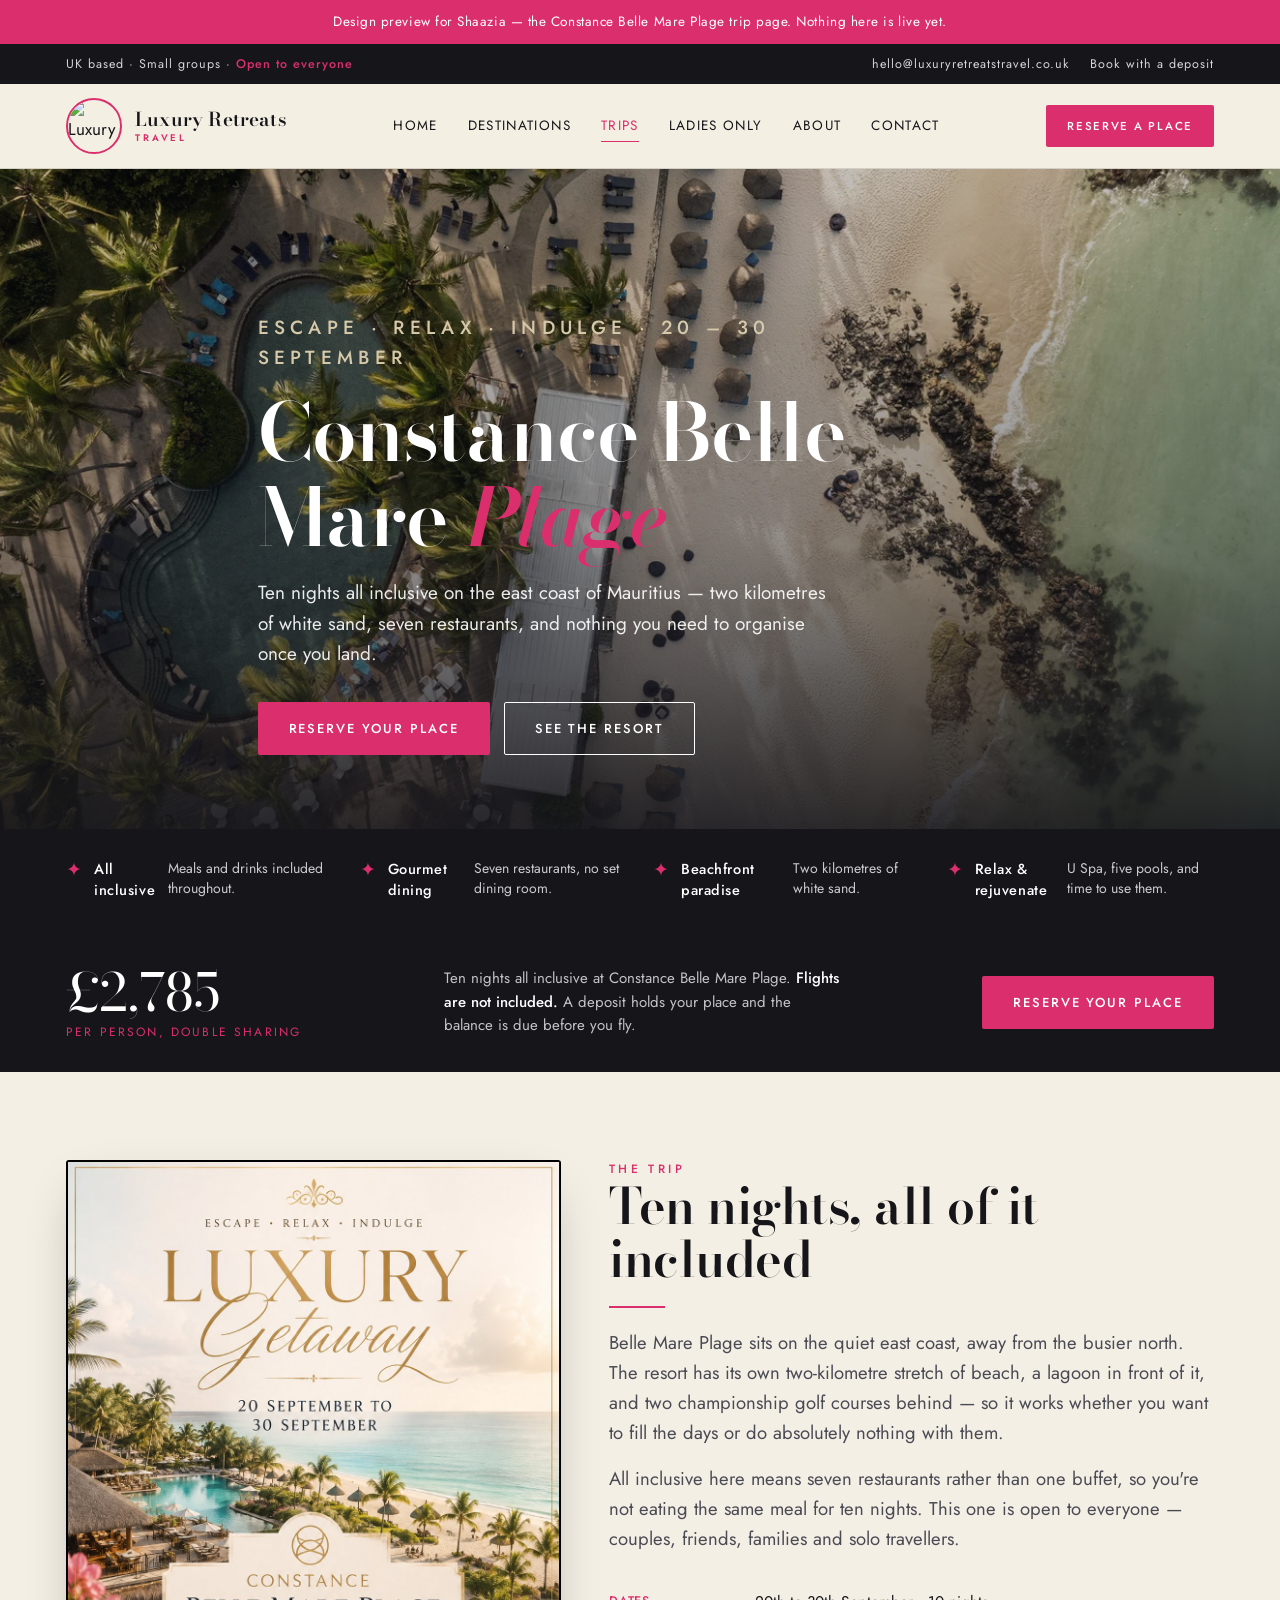
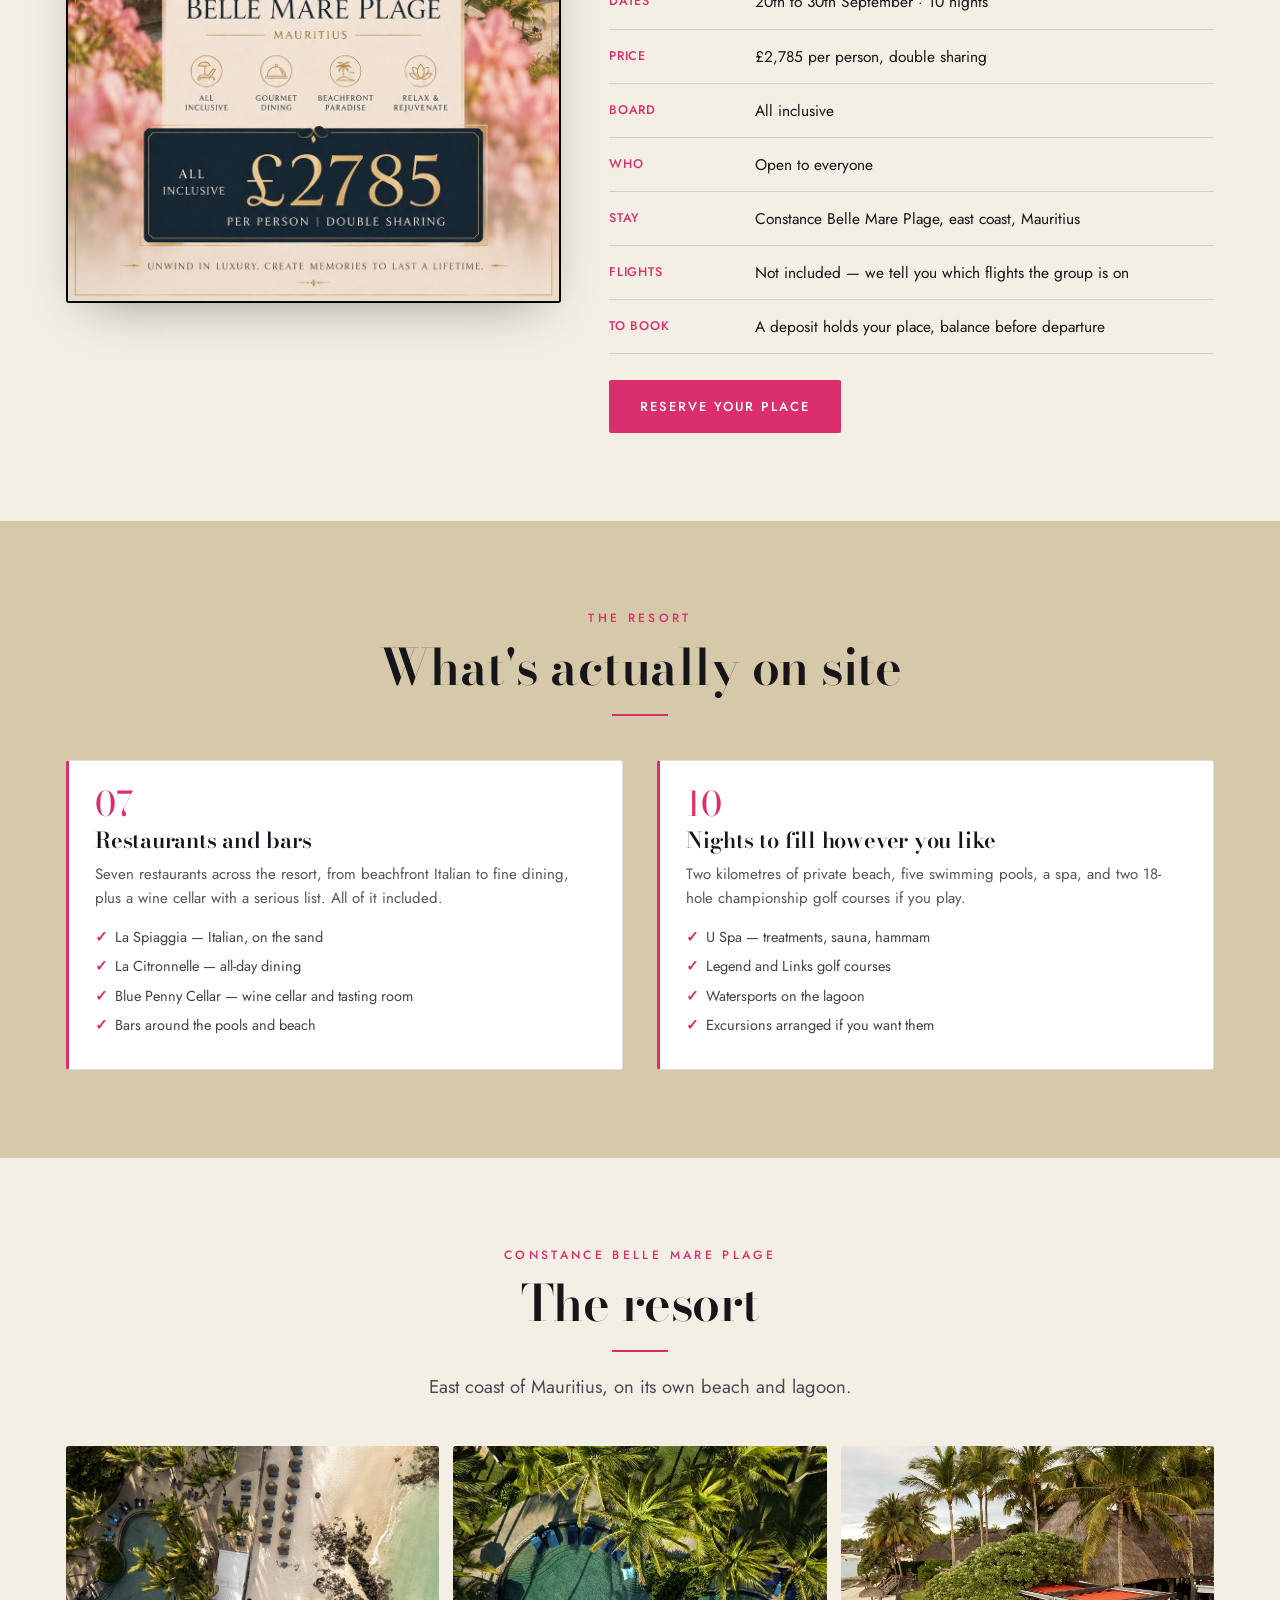
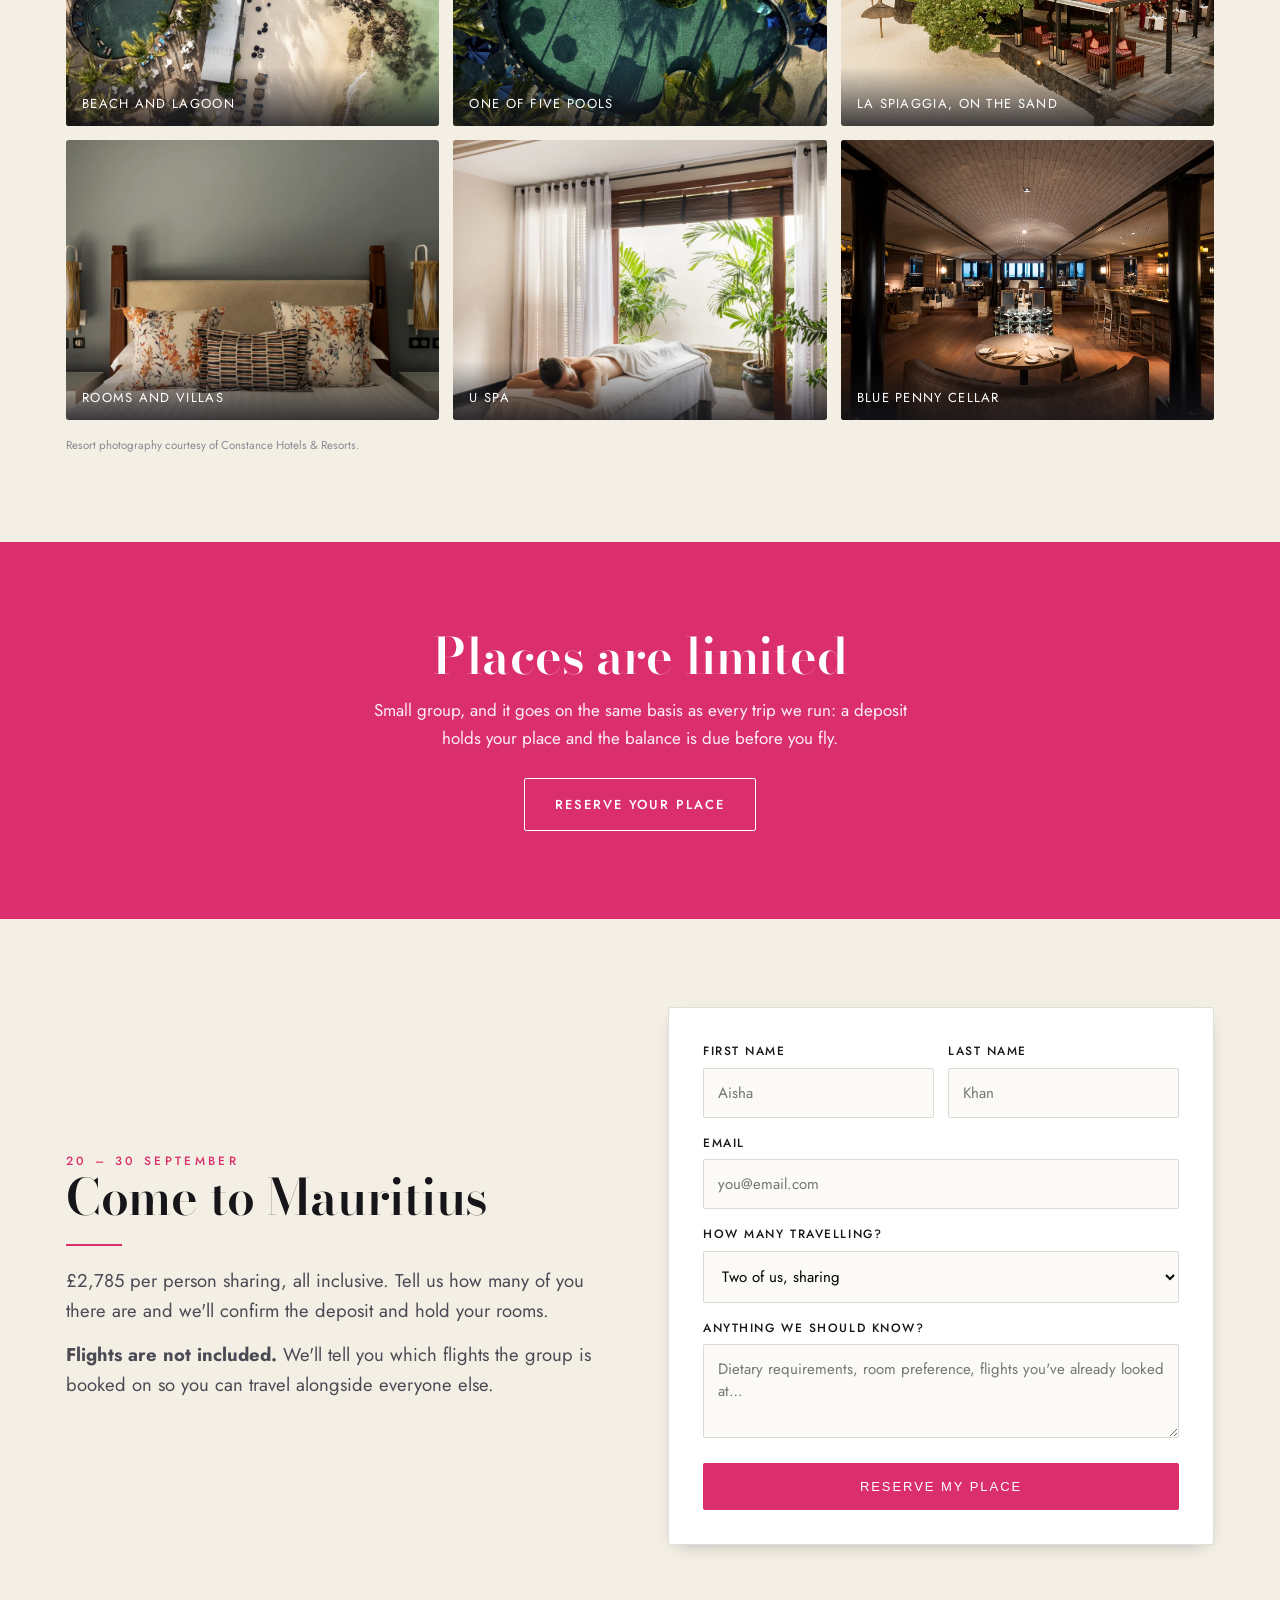
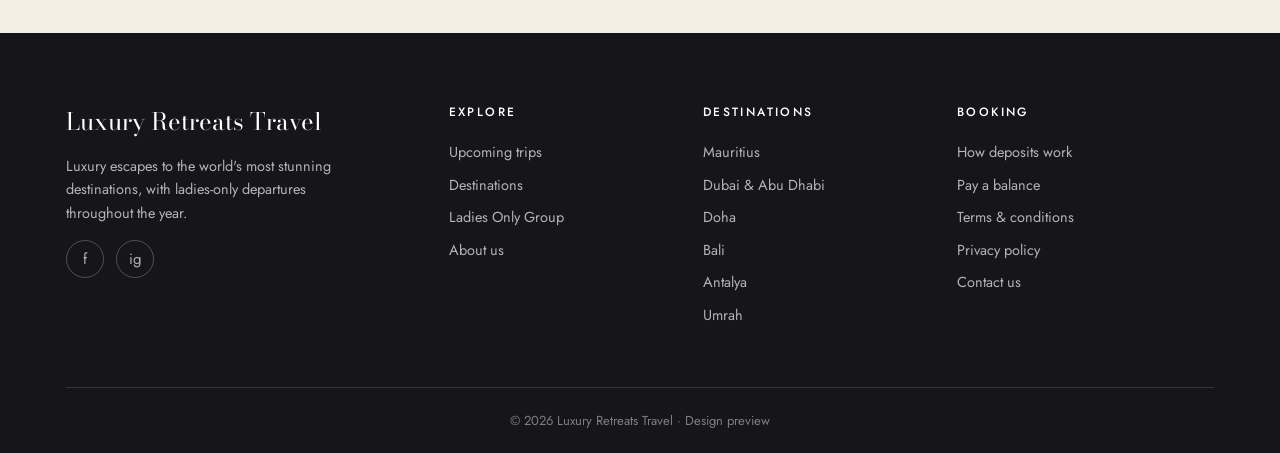
==== belle-mare.html @ 1e617650 "Add Constance Belle Mare Plage trip, Saadiyat price and hotels" ====
<!DOCTYPE html>
<html lang="en-GB">
<head>
<meta charset="utf-8">
<meta name="viewport" content="width=device-width,initial-scale=1">
<meta name="robots" content="noindex,nofollow">
<title>Constance Belle Mare Plage, Mauritius — Luxury Getaway (preview)</title>
<link rel="preconnect" href="https://fonts.googleapis.com">
<link rel="preconnect" href="https://fonts.gstatic.com" crossorigin>
<link href="https://fonts.googleapis.com/css2?family=Bodoni+Moda:ital,opsz,wght@0,6..96,400..700;1,6..96,400..600&family=Jost:wght@300;400;500&display=swap" rel="stylesheet">
<link rel="stylesheet" href="style.css">
</head>
<body>

<div class="pv">Design preview for Shaazia — the Constance Belle Mare Plage trip page. Nothing here is live yet.</div>

<div class="topbar">
  <div class="wrap">
    <div>UK based &middot; Small groups &middot; <b>Open to everyone</b></div>
    <div class="tb-right"><span>hello@luxuryretreatstravel.co.uk</span><span>Book with a deposit</span></div>
  </div>
</div>

<header>
  <div class="wrap nav">
    <a class="brand" href="index.html">
      <img src="https://luxuryretreatstravel.co.uk/wp-content/uploads/2025/04/maldives-ile-beach-sun-38238-38238-1.jpg" alt="Luxury Retreats Travel">
      <span>Luxury Retreats<i>Travel</i></span>
    </a>
    <nav class="navlinks">
      <a href="index.html">Home</a>
      <a href="index.html#destinations">Destinations</a>
      <a href="index.html#trips" class="on">Trips</a>
      <a href="ladies.html">Ladies Only</a>
      <a href="index.html#about">About</a>
      <a href="#enquire">Contact</a>
    </nav>
    <a href="#enquire" class="btn btn-pink btn-sm">Reserve a place</a>
    <button class="burger">☰</button>
  </div>
</header>

<div class="hero" style="min-height:min(80vh,660px)">
  <div class="hero-bg">
    <img src="img/hotels/constance-aerial.jpg" alt="Constance Belle Mare Plage from the air, with the pool and the beach">
  </div>
  <div class="wrap">
    <p class="eyebrow on-dark">Escape &middot; Relax &middot; Indulge &middot; 20 – 30 September</p>
    <h1>Constance Belle Mare <em>Plage</em></h1>
    <p>Ten nights all inclusive on the east coast of Mauritius — two kilometres of white sand, seven restaurants, and nothing you need to organise once you land.</p>
    <div class="hero-cta">
      <a href="#enquire" class="btn btn-pink">Reserve your place</a>
      <a href="#gallery" class="btn btn-out light">See the resort</a>
    </div>
  </div>
</div>

<div class="trust">
  <div class="wrap">
    <div><span class="ic">✦</span><div><b>All inclusive</b>Meals and drinks included throughout.</div></div>
    <div><span class="ic">✦</span><div><b>Gourmet dining</b>Seven restaurants, no set dining room.</div></div>
    <div><span class="ic">✦</span><div><b>Beachfront paradise</b>Two kilometres of white sand.</div></div>
    <div><span class="ic">✦</span><div><b>Relax &amp; rejuvenate</b>U Spa, five pools, and time to use them.</div></div>
  </div>
</div>

<!-- ============ PRICE ============ -->
<div class="priceband">
  <div class="wrap">
    <div class="big">&pound;2,785<small>per person, double sharing</small></div>
    <div class="pb-note">Ten nights all inclusive at Constance Belle Mare Plage. <b>Flights are not included.</b> A deposit holds your place and the balance is due before you fly.</div>
    <a href="#enquire" class="btn btn-pink">Reserve your place</a>
  </div>
</div>

<!-- ============ THE TRIP ============ -->
<section>
  <div class="wrap flyer-wrap">
    <img src="img/belle-mare-flyer.jpg" alt="Luxury Getaway to Constance Belle Mare Plage, Mauritius, 20 to 30 September, £2785 per person all inclusive">
    <div>
      <p class="eyebrow">The trip</p>
      <h2>Ten nights, all of it included</h2>
      <div class="rule"></div>
      <p class="lead">Belle Mare Plage sits on the quiet east coast, away from the busier north. The resort has its own two-kilometre stretch of beach, a lagoon in front of it, and two championship golf courses behind — so it works whether you want to fill the days or do absolutely nothing with them.</p>
      <p class="lead" style="margin-top:16px">All inclusive here means seven restaurants rather than one buffet, so you're not eating the same meal for ten nights. This one is open to everyone — couples, friends, families and solo travellers.</p>
      <ul class="tripfacts">
        <li><b>Dates</b><span>20th to 30th September &middot; 10 nights</span></li>
        <li><b>Price</b><span>&pound;2,785 per person, double sharing</span></li>
        <li><b>Board</b><span>All inclusive</span></li>
        <li><b>Who</b><span>Open to everyone</span></li>
        <li><b>Stay</b><span>Constance Belle Mare Plage, east coast, Mauritius</span></li>
        <li><b>Flights</b><span>Not included — we tell you which flights the group is on</span></li>
        <li><b>To book</b><span>A deposit holds your place, balance before departure</span></li>
      </ul>
      <a href="#enquire" class="btn btn-pink" style="margin-top:26px">Reserve your place</a>
    </div>
  </div>
</section>

<!-- ============ WHAT'S THERE ============ -->
<section class="on-cream">
  <div class="wrap">
    <div class="sec-head center">
      <p class="eyebrow">The resort</p>
      <h2>What's actually on site</h2>
      <div class="rule"></div>
    </div>
    <div class="twocol">
      <div class="night">
        <div class="n">07</div>
        <h3>Restaurants and bars</h3>
        <p>Seven restaurants across the resort, from beachfront Italian to fine dining, plus a wine cellar with a serious list. All of it included.</p>
        <ul>
          <li>La Spiaggia — Italian, on the sand</li>
          <li>La Citronnelle — all-day dining</li>
          <li>Blue Penny Cellar — wine cellar and tasting room</li>
          <li>Bars around the pools and beach</li>
        </ul>
      </div>
      <div class="night">
        <div class="n">10</div>
        <h3>Nights to fill however you like</h3>
        <p>Two kilometres of private beach, five swimming pools, a spa, and two 18-hole championship golf courses if you play.</p>
        <ul>
          <li>U Spa — treatments, sauna, hammam</li>
          <li>Legend and Links golf courses</li>
          <li>Watersports on the lagoon</li>
          <li>Excursions arranged if you want them</li>
        </ul>
      </div>
    </div>
  </div>
</section>

<!-- ============ GALLERY ============ -->
<section id="gallery">
  <div class="wrap">
    <div class="sec-head center">
      <p class="eyebrow">Constance Belle Mare Plage</p>
      <h2>The resort</h2>
      <div class="rule"></div>
      <p class="lead center">East coast of Mauritius, on its own beach and lagoon.</p>
    </div>
    <div class="gal">
      <figure>
        <img src="img/hotels/constance-aerial.jpg" alt="The resort, pool and beach from above">
        <figcaption>Beach and lagoon</figcaption>
      </figure>
      <figure>
        <img src="img/hotels/constance-pool.jpg" alt="Swimming pool surrounded by palms">
        <figcaption>One of five pools</figcaption>
      </figure>
      <figure>
        <img src="img/hotels/constance-beach-restaurant.jpg" alt="Restaurant on the sand facing the lagoon">
        <figcaption>La Spiaggia, on the sand</figcaption>
      </figure>
      <figure>
        <img src="img/hotels/constance-bedroom.jpg" alt="Bedroom in a beach villa">
        <figcaption>Rooms and villas</figcaption>
      </figure>
      <figure>
        <img src="img/hotels/constance-spa.jpg" alt="Treatment room at the U Spa">
        <figcaption>U Spa</figcaption>
      </figure>
      <figure>
        <img src="img/hotels/constance-cellar-bar.jpg" alt="The Blue Penny Cellar wine room">
        <figcaption>Blue Penny Cellar</figcaption>
      </figure>
    </div>
    <p class="credits">Resort photography courtesy of Constance Hotels &amp; Resorts.</p>
  </div>
</section>

<!-- ============ CTA ============ -->
<section class="cta-band">
  <div class="wrap">
    <h2>Places are limited</h2>
    <p>Small group, and it goes on the same basis as every trip we run: a deposit holds your place and the balance is due before you fly.</p>
    <a href="#enquire" class="btn btn-out">Reserve your place</a>
  </div>
</section>

<!-- ============ ENQUIRE ============ -->
<section id="enquire">
  <div class="wrap enq">
    <div>
      <p class="eyebrow">20 – 30 September</p>
      <h2>Come to Mauritius</h2>
      <div class="rule"></div>
      <p class="lead">&pound;2,785 per person sharing, all inclusive. Tell us how many of you there are and we'll confirm the deposit and hold your rooms.</p>
      <p class="lead" style="margin-top:14px"><b>Flights are not included.</b> We'll tell you which flights the group is booked on so you can travel alongside everyone else.</p>
    </div>
    <form class="form" onsubmit="event.preventDefault();this.querySelector('.btn').textContent='This is a preview';">
      <div class="two">
        <div><label>First name</label><input placeholder="Aisha"></div>
        <div><label>Last name</label><input placeholder="Khan"></div>
      </div>
      <label>Email</label><input type="email" placeholder="you@email.com">
      <label>How many travelling?</label>
      <select>
        <option>Two of us, sharing</option>
        <option>Just me</option>
        <option>A family</option>
        <option>A group of friends</option>
      </select>
      <label>Anything we should know?</label>
      <textarea rows="3" placeholder="Dietary requirements, room preference, flights you've already looked at…"></textarea>
      <button class="btn btn-pink">Reserve my place</button>
    </form>
  </div>
</section>

<footer>
  <div class="wrap">
    <div class="fcols">
      <div>
        <div class="fbrand">Luxury Retreats Travel</div>
        <p style="max-width:34ch">Luxury escapes to the world's most stunning destinations, with ladies-only departures throughout the year.</p>
        <div class="socials"><a href="#">f</a><a href="#">ig</a></div>
      </div>
      <div>
        <h5>Explore</h5>
        <a href="index.html#trips">Upcoming trips</a>
        <a href="index.html#destinations">Destinations</a>
        <a href="ladies.html">Ladies Only Group</a>
        <a href="index.html#about">About us</a>
      </div>
      <div>
        <h5>Destinations</h5>
        <a href="#">Mauritius</a><a href="#">Dubai &amp; Abu Dhabi</a><a href="#">Doha</a><a href="#">Bali</a><a href="#">Antalya</a><a href="#">Umrah</a>
      </div>
      <div>
        <h5>Booking</h5>
        <a href="#">How deposits work</a>
        <a href="#">Pay a balance</a>
        <a href="#">Terms &amp; conditions</a>
        <a href="#">Privacy policy</a>
        <a href="#enquire">Contact us</a>
      </div>
    </div>
    <div class="fbot">© 2026 Luxury Retreats Travel · Design preview</div>
  </div>
</footer>

</body>
</html>
---- style.css ----
/* Luxury Retreats Travel — design preview
   Palette: her existing cream, plus the pink and black she sent. */
:root{
  --cream:#D6C9AA;          /* the cream already on her site */
  --paper:#F4EFE4;          /* lighter version of it, for airy sections */
  --ink:#15151A;            /* the black */
  --ink-soft:#2A2A33;
  --pink:#DB2F6D;           /* the pink */
  --pink-deep:#B31F55;
  --pink-mist:#F9E2EC;
  --line:rgba(21,21,26,.14);
  --shadow:0 18px 50px -22px rgba(21,21,26,.45);
  --shadow-sm:0 6px 18px -10px rgba(21,21,26,.4);
  --serif:"Bodoni Moda",Georgia,serif;
  --sans:"Jost",-apple-system,Segoe UI,Roboto,sans-serif;
}
*{box-sizing:border-box;margin:0;padding:0}
html{scroll-behavior:smooth}
body{font-family:var(--sans);color:var(--ink);background:var(--paper);font-size:17px;line-height:1.62;-webkit-font-smoothing:antialiased}
img{max-width:100%;display:block}
a{color:inherit;text-decoration:none}
.wrap{max-width:1200px;margin:0 auto;padding:0 26px}

h1,h2,h3,.serif{font-family:var(--serif);font-weight:600;line-height:1.06;letter-spacing:-.01em}
h1{font-size:clamp(40px,6.4vw,80px)}
h2{font-size:clamp(31px,4.1vw,50px)}
h3{font-size:22px}
.eyebrow{font-size:12px;letter-spacing:.28em;text-transform:uppercase;font-weight:500;color:var(--pink)}
.eyebrow.on-dark{color:var(--cream)}
.lead{font-size:18.5px;color:#4A4A55;max-width:62ch}

/* ---------- buttons ---------- */
.btn{display:inline-flex;align-items:center;justify-content:center;gap:9px;padding:15px 30px;border-radius:2px;
     font-size:13px;letter-spacing:.15em;text-transform:uppercase;font-weight:500;border:1px solid transparent;
     transition:.22s ease;cursor:pointer;white-space:nowrap}
.btn-pink{background:var(--pink);color:#fff}
.btn-pink:hover{background:var(--pink-deep)}
.btn-ink{background:var(--ink);color:#fff}
.btn-ink:hover{background:var(--pink)}
.btn-out{border-color:currentColor}
.btn-out:hover{background:var(--ink);color:#fff;border-color:var(--ink)}
.btn-out.light{color:#fff}
.btn-out.light:hover{background:#fff;color:var(--ink);border-color:#fff}
.btn-sm{padding:11px 20px;font-size:11.5px}

/* ---------- top strip + header ---------- */
.topbar{background:var(--ink);color:rgba(255,255,255,.82);font-size:12.5px;letter-spacing:.08em}
.topbar .wrap{display:flex;justify-content:space-between;align-items:center;gap:18px;padding-top:10px;padding-bottom:10px}
.topbar b{color:var(--pink);font-weight:500}
.topbar .tb-right{display:flex;gap:20px}

header{position:sticky;top:0;z-index:70;background:rgba(244,239,228,.93);backdrop-filter:blur(11px);border-bottom:1px solid var(--line)}
.nav{display:flex;align-items:center;justify-content:space-between;gap:24px;padding-top:14px;padding-bottom:14px}
.brand{display:flex;align-items:center;gap:13px;flex-shrink:0}
.brand img{width:56px;height:56px;border-radius:50%;object-fit:cover;border:2px solid var(--pink)}
.brand span{font-family:var(--serif);font-size:19px;line-height:1.12;font-weight:600;letter-spacing:.01em}
.brand span i{display:block;font-family:var(--sans);font-style:normal;font-size:9.5px;letter-spacing:.3em;color:var(--pink);text-transform:uppercase;margin-top:3px}
.navlinks{display:flex;gap:30px;font-size:13.5px;letter-spacing:.1em;text-transform:uppercase}
.navlinks a{position:relative;padding:5px 0}
.navlinks a::after{content:"";position:absolute;left:0;bottom:0;width:0;height:1.5px;background:var(--pink);transition:.25s}
.navlinks a:hover::after,.navlinks a.on::after{width:100%}
.navlinks a.on{color:var(--pink)}
.burger{display:none;background:none;border:1px solid var(--line);border-radius:2px;padding:9px 12px;font-size:17px}

/* ---------- hero ---------- */
.hero{position:relative;min-height:min(88vh,760px);display:flex;align-items:flex-end;color:#fff;overflow:hidden}
.hero-bg{position:absolute;inset:0}
.hero-bg img{width:100%;height:100%;object-fit:cover}
.hero-bg::after{content:"";position:absolute;inset:0;
  background:linear-gradient(to top,rgba(21,21,26,.9) 0%,rgba(21,21,26,.45) 45%,rgba(21,21,26,.25) 100%)}
.hero .wrap{position:relative;padding-bottom:74px;padding-top:110px}
.hero h1{max-width:15ch;margin:16px 0 18px}
.hero h1 em{font-style:italic;color:var(--pink)}
.hero p{max-width:52ch;color:rgba(255,255,255,.9);font-size:19px}
.hero-cta{display:flex;gap:14px;flex-wrap:wrap;margin-top:32px}

/* ---------- trust strip ---------- */
.trust{background:var(--ink);color:#fff}
.trust .wrap{display:grid;grid-template-columns:repeat(4,1fr);gap:26px;padding-top:30px;padding-bottom:30px}
.trust div{display:flex;gap:12px;align-items:flex-start;font-size:14px;color:rgba(255,255,255,.78);line-height:1.42}
.trust b{display:block;color:#fff;font-size:14.5px;font-weight:500;letter-spacing:.04em;margin-bottom:2px}
.trust .ic{color:var(--pink);font-size:19px;line-height:1.2}

/* ---------- sections ---------- */
section{padding:88px 0}
.sec-head{max-width:66ch;margin-bottom:44px}
.sec-head h2{margin:12px 0 14px}
.center{text-align:center;margin-left:auto;margin-right:auto}
.on-cream{background:var(--cream)}
.on-ink{background:var(--ink);color:#fff}
.on-ink .lead{color:rgba(255,255,255,.72)}
.rule{width:56px;height:2px;background:var(--pink);margin:20px 0}
.center .rule{margin-left:auto;margin-right:auto}

/* ---------- trip cards ---------- */
.trips{display:grid;grid-template-columns:repeat(3,1fr);gap:26px}
.trip{background:#fff;border:1px solid var(--line);border-radius:3px;overflow:hidden;display:flex;flex-direction:column;
      box-shadow:var(--shadow-sm);transition:.25s}
.trip:hover{transform:translateY(-5px);box-shadow:var(--shadow)}
.trip-img{position:relative;aspect-ratio:4/3;background:var(--cream)}
.trip-img img{width:100%;height:100%;object-fit:cover}
.tag{position:absolute;top:14px;left:14px;background:var(--pink);color:#fff;font-size:10.5px;letter-spacing:.18em;
     text-transform:uppercase;padding:7px 13px;border-radius:2px;font-weight:500}
.tag.ink{background:var(--ink)}
.trip-body{padding:24px;display:flex;flex-direction:column;flex:1}
.trip-body .when{font-size:12px;letter-spacing:.16em;text-transform:uppercase;color:var(--pink);margin-bottom:9px}
.trip-body h3{margin-bottom:10px}
.trip-body p{font-size:15px;color:#55555F;flex:1}
.incl{list-style:none;margin:15px 0 0;font-size:14px;color:#42424C}
.incl li{padding-left:20px;position:relative;margin-bottom:5px}
.incl li::before{content:"✓";position:absolute;left:0;color:var(--pink);font-weight:700}
.price-row{display:flex;align-items:flex-end;justify-content:space-between;gap:14px;margin-top:20px;
           padding-top:18px;border-top:1px solid var(--line)}
.price{font-family:var(--serif);font-size:31px;line-height:1}
.price small{display:block;font-family:var(--sans);font-size:11.5px;letter-spacing:.15em;text-transform:uppercase;
             color:#6C6C77;margin-top:5px}
.dep{background:var(--pink-mist);border-left:3px solid var(--pink);padding:11px 14px;margin-top:16px;font-size:13.5px}
.dep b{color:var(--pink-deep)}
.trip .btn{margin-top:16px;width:100%}

/* ---------- sold out ----------
   A full trip still earns its place on the page: it is proof the trips fill up,
   and it collects names for the next departure. So it stays, clearly marked,
   with the deposit button swapped for a waiting list — nobody can pay for a
   place that does not exist. */
.trip.sold .trip-img img{filter:grayscale(.72) brightness(.62)}
.trip.sold .trip-img::after{content:"";position:absolute;inset:0;background:rgba(21,21,26,.18)}
.soldband{position:absolute;top:50%;left:0;right:0;transform:translateY(-50%);z-index:3;
  background:var(--ink);color:#fff;text-align:center;padding:11px 10px;
  font-size:14px;letter-spacing:.34em;text-transform:uppercase;font-weight:500;
  border-top:2px solid var(--pink);border-bottom:2px solid var(--pink)}
.trip.sold .price{color:#8A8A94}
.trip.sold .price small{color:#9A9AA4}
.trip.sold .dep{background:#F0EEE9;border-left-color:#9A9AA4;color:#4A4A55}
.trip.sold .dep b{color:var(--ink)}
.waitnote{font-size:12.5px;color:#6C6C77;text-align:center;margin-top:10px}

/* ---------- ladies band ---------- */
.ladies{background:var(--ink);color:#fff;position:relative;overflow:hidden}
.ladies::before{content:"";position:absolute;right:-160px;top:-160px;width:520px;height:520px;border-radius:50%;
  background:radial-gradient(circle,rgba(219,47,109,.55),transparent 68%)}
.ladies .wrap{position:relative;display:grid;grid-template-columns:1.05fr .95fr;gap:56px;align-items:center}
.ladies h2{margin:14px 0 18px}
.ladies h2 em{font-style:italic;color:var(--pink)}
.ladies p{color:rgba(255,255,255,.78);max-width:52ch}
.ladies-pts{list-style:none;margin:26px 0 32px}
.ladies-pts li{padding-left:30px;position:relative;margin-bottom:13px;color:rgba(255,255,255,.9);font-size:15.5px}
.ladies-pts li::before{content:"♥";position:absolute;left:0;color:var(--pink)}
.ladies-art{position:relative}
.ladies-art img{border-radius:3px;box-shadow:var(--shadow)}
.ladies-art .float{position:absolute;bottom:-26px;left:-26px;background:var(--pink);color:#fff;padding:20px 24px;
  border-radius:3px;max-width:230px;box-shadow:var(--shadow)}
.ladies-art .float b{font-family:var(--serif);font-size:27px;display:block;line-height:1}
.ladies-art .float span{font-size:12px;letter-spacing:.14em;text-transform:uppercase}

/* ---------- destinations ---------- */
.dest{display:grid;grid-template-columns:repeat(4,1fr);gap:16px}
.dest a{position:relative;aspect-ratio:3/4;overflow:hidden;border-radius:3px;display:block;background:var(--ink)}
.dest img{width:100%;height:100%;object-fit:cover;transition:.55s}
.dest a:hover img{transform:scale(1.07)}
.dest a::after{content:"";position:absolute;inset:0;background:linear-gradient(to top,rgba(21,21,26,.85),transparent 58%)}
.dest span{position:absolute;left:18px;right:18px;bottom:16px;z-index:2;color:#fff;font-family:var(--serif);font-size:21px}
.dest span i{display:block;font-family:var(--sans);font-style:normal;font-size:11px;letter-spacing:.16em;
             text-transform:uppercase;color:var(--cream);margin-top:4px}

/* ---------- how it works ---------- */
.steps{display:grid;grid-template-columns:repeat(3,1fr);gap:30px;counter-reset:s}
.step{position:relative;padding-top:22px;border-top:2px solid var(--pink)}
.step::before{counter-increment:s;content:"0" counter(s);font-family:var(--serif);font-size:46px;color:var(--pink);
  display:block;line-height:1;margin-bottom:12px}
.step h3{margin-bottom:9px}
.step p{font-size:15.5px;color:#55555F}
.on-ink .step p{color:rgba(255,255,255,.72)}

/* ---------- testimonials ---------- */
.quotes{display:grid;grid-template-columns:repeat(3,1fr);gap:24px}
.quote{background:#fff;border:1px solid var(--line);padding:30px;border-radius:3px}
.quote p{font-family:var(--serif);font-size:19px;line-height:1.45;font-style:italic;margin-bottom:18px}
.quote .who{font-size:12.5px;letter-spacing:.14em;text-transform:uppercase;color:var(--pink)}
.stars{color:var(--pink);letter-spacing:3px;margin-bottom:14px;font-size:14px}

/* ---------- enquiry ---------- */
.enq{display:grid;grid-template-columns:1fr 1fr;gap:56px;align-items:center}
.form{background:#fff;padding:34px;border-radius:3px;box-shadow:var(--shadow-sm);border:1px solid var(--line)}
.form label{display:block;font-size:12px;letter-spacing:.13em;text-transform:uppercase;margin:0 0 6px;font-weight:500}
.form input,.form select,.form textarea{width:100%;padding:13px 14px;border:1px solid var(--line);border-radius:2px;
  font-family:var(--sans);font-size:15px;margin-bottom:16px;background:#FCFAF6;outline:none}
.form input:focus,.form select:focus,.form textarea:focus{border-color:var(--pink)}
.form .btn{width:100%}
.form .two{display:grid;grid-template-columns:1fr 1fr;gap:0 14px}

/* ---------- footer ---------- */
footer{background:var(--ink);color:rgba(255,255,255,.68);padding:70px 0 0;font-size:14.5px}
.fcols{display:grid;grid-template-columns:1.6fr 1fr 1fr 1.2fr;gap:40px}
footer h5{color:#fff;font-size:12px;letter-spacing:.2em;text-transform:uppercase;margin-bottom:18px;font-weight:500}
footer a{display:block;margin-bottom:9px;transition:.2s}
footer a:hover{color:var(--pink)}
.fbrand{font-family:var(--serif);font-size:24px;color:#fff;margin-bottom:12px}
.fbot{border-top:1px solid rgba(255,255,255,.13);margin-top:52px;padding:22px 0;text-align:center;font-size:13px;
      color:rgba(255,255,255,.45)}
.socials{display:flex;gap:12px;margin-top:16px}
.socials a{width:38px;height:38px;border:1px solid rgba(255,255,255,.25);border-radius:50%;display:flex;
  align-items:center;justify-content:center;margin:0;font-size:15px}
.socials a:hover{background:var(--pink);border-color:var(--pink);color:#fff}

/* ---------- preview note ---------- */
.pv{background:var(--pink);color:#fff;text-align:center;padding:11px 20px;font-size:13.5px;letter-spacing:.04em}
.pv a{text-decoration:underline}

@media(max-width:980px){
  .trust .wrap{grid-template-columns:1fr 1fr}
  .trips,.quotes,.steps{grid-template-columns:1fr}
  .dest{grid-template-columns:1fr 1fr}
  .ladies .wrap,.enq{grid-template-columns:1fr;gap:40px}
  .fcols{grid-template-columns:1fr 1fr}
  .navlinks{display:none}
  .burger{display:block}
  /* brand + CTA + burger together overflow a phone, so the CTA folds into the menu */
  .nav > .btn{display:none}
  .brand img{width:46px;height:46px}
  .brand span{font-size:17px}
  .topbar .tb-right{display:none}
  section{padding:62px 0}
  .ladies-art .float{left:14px;bottom:-18px}
}
@media(max-width:560px){
  .trust .wrap{grid-template-columns:1fr}
  .dest{grid-template-columns:1fr}
  .fcols{grid-template-columns:1fr}
  .form .two{grid-template-columns:1fr}
  .hero .wrap{padding-bottom:52px}
}

/* ---------- trip page: gallery + itinerary ---------- */
.gal{display:grid;grid-template-columns:repeat(3,1fr);gap:14px}
.gal figure{position:relative;overflow:hidden;border-radius:3px;aspect-ratio:4/3;background:var(--cream)}
.gal figure.tall{grid-row:span 2;aspect-ratio:auto}
.gal img{width:100%;height:100%;object-fit:cover;transition:.6s}
.gal figure:hover img{transform:scale(1.06)}
.gal figcaption{position:absolute;left:0;right:0;bottom:0;padding:26px 16px 12px;color:#fff;font-size:13px;
  letter-spacing:.1em;text-transform:uppercase;background:linear-gradient(to top,rgba(21,21,26,.8),transparent)}
.credits{font-size:11.5px;color:#8A8A94;margin-top:16px;line-height:1.6}
.credits a{text-decoration:underline}

.flyer-wrap{display:grid;grid-template-columns:.9fr 1.1fr;gap:48px;align-items:start}
.flyer-wrap img{border-radius:3px;box-shadow:var(--shadow)}
.tripfacts{list-style:none;margin:22px 0 0}
.tripfacts li{display:flex;gap:14px;padding:14px 0;border-bottom:1px solid var(--line);font-size:15.5px}
.tripfacts b{min-width:132px;flex-shrink:0;font-weight:500;letter-spacing:.06em;font-size:12.5px;
  text-transform:uppercase;color:var(--pink);padding-top:2px}
.on-ink .tripfacts li{border-bottom-color:rgba(255,255,255,.16)}

.twocol{display:grid;grid-template-columns:1fr 1fr;gap:34px}
.night{background:#fff;border:1px solid var(--line);border-left:3px solid var(--pink);border-radius:3px;padding:26px}
.night .n{font-family:var(--serif);font-size:34px;line-height:1;color:var(--pink)}
.night h3{margin:8px 0 10px}
.night p{font-size:15px;color:#55555F}
.night ul{list-style:none;margin-top:14px;font-size:14.5px;color:#42424C}
.night ul li{padding-left:20px;position:relative;margin-bottom:6px}
.night ul li::before{content:"✓";position:absolute;left:0;color:var(--pink);font-weight:700}

.cta-band{background:var(--pink);color:#fff;text-align:center}
.cta-band h2{color:#fff;margin-bottom:14px}
.cta-band p{max-width:56ch;margin:0 auto 26px;color:rgba(255,255,255,.92)}
.cta-band .btn-out{border-color:#fff;color:#fff}
.cta-band .btn-out:hover{background:#fff;color:var(--pink);border-color:#fff}

@media(max-width:980px){
  .gal{grid-template-columns:1fr 1fr}
  .gal figure.tall{grid-row:auto;aspect-ratio:4/3}
  .flyer-wrap,.twocol{grid-template-columns:1fr;gap:30px}
}
@media(max-width:560px){ .gal{grid-template-columns:1fr} .tripfacts li{flex-direction:column;gap:4px} }

/* ---------- hotels on a trip page ---------- */
.hotels{display:grid;grid-template-columns:1fr 1fr;gap:30px}
.hotelcard{background:#fff;border:1px solid var(--line);border-radius:3px;overflow:hidden;display:flex;flex-direction:column}
.hotelcard > img{width:100%;aspect-ratio:16/9;object-fit:cover}
.hotelcard .hb{padding:26px;display:flex;flex-direction:column;flex:1}
.hotelcard .wh{font-size:12px;letter-spacing:.16em;text-transform:uppercase;color:var(--pink);margin-bottom:8px}
.hotelcard h3{margin-bottom:10px}
.hotelcard p{font-size:15px;color:#55555F}
.hotelcard ul{list-style:none;margin:14px 0 0;font-size:14.5px;color:#42424C}
.hotelcard ul li{padding-left:20px;position:relative;margin-bottom:6px}
.hotelcard ul li::before{content:"✓";position:absolute;left:0;color:var(--pink);font-weight:700}
.hstrip{display:grid;grid-template-columns:repeat(3,1fr);gap:6px;margin-top:18px}
.hstrip img{width:100%;aspect-ratio:1/1;object-fit:cover;border-radius:2px}
.nostrip{margin-top:18px;background:var(--paper);border:1px dashed var(--line);border-radius:2px;
  padding:14px 16px;font-size:13.5px;color:#5A5A65;line-height:1.55}

/* price band on a trip page */
.priceband{background:var(--ink);color:#fff}
.priceband .wrap{display:flex;align-items:center;justify-content:space-between;gap:30px;flex-wrap:wrap;
  padding-top:34px;padding-bottom:34px}
.priceband .big{font-family:var(--serif);font-size:52px;line-height:1;color:#fff}
.priceband .big small{display:block;font-family:var(--sans);font-size:12px;letter-spacing:.18em;
  text-transform:uppercase;color:var(--pink);margin-top:8px}
.priceband .pb-note{font-size:15px;color:rgba(255,255,255,.75);max-width:44ch;line-height:1.55}
.priceband .pb-note b{color:#fff;font-weight:500}

@media(max-width:980px){ .hotels{grid-template-columns:1fr} .priceband .big{font-size:42px} }
.trips.two{grid-template-columns:repeat(2,1fr)}
@media(max-width:980px){ .trips.two{grid-template-columns:1fr} }
.pastwrap{margin-top:66px;padding-top:44px;border-top:1px solid var(--line)}
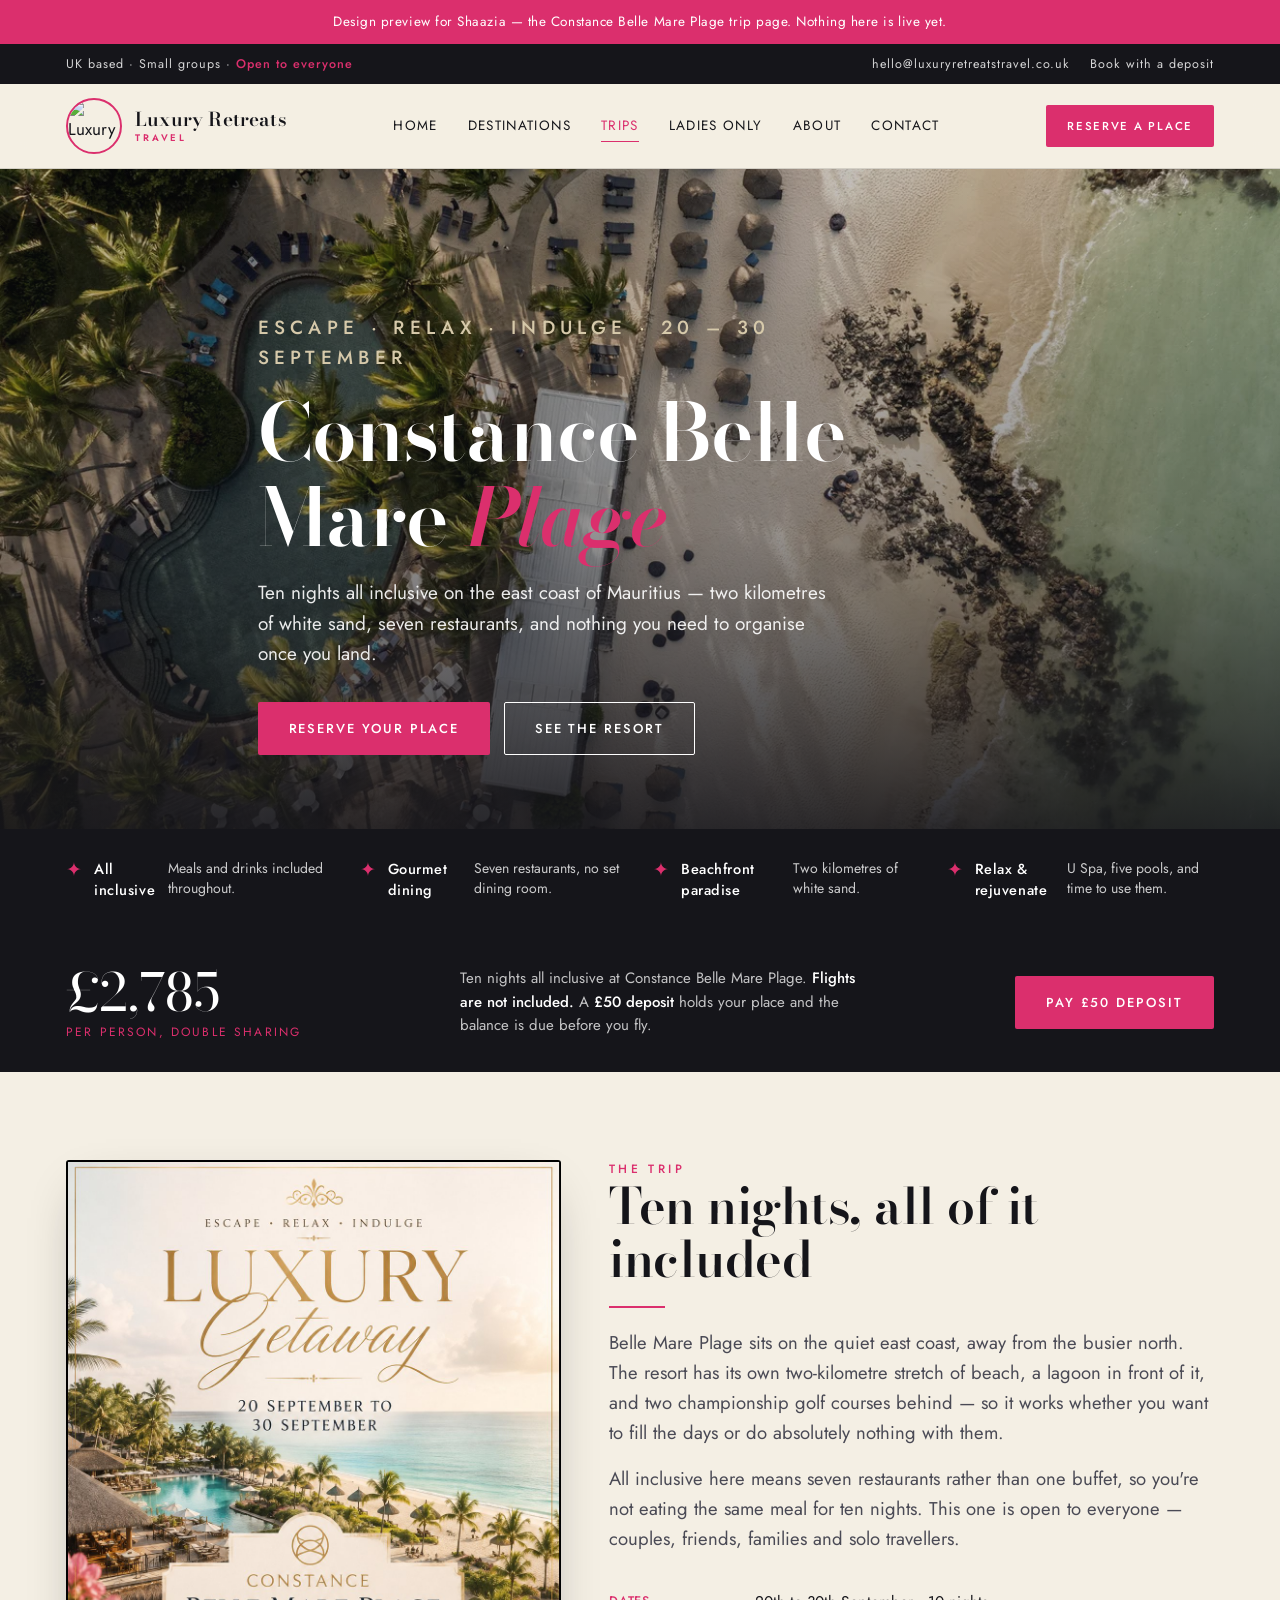
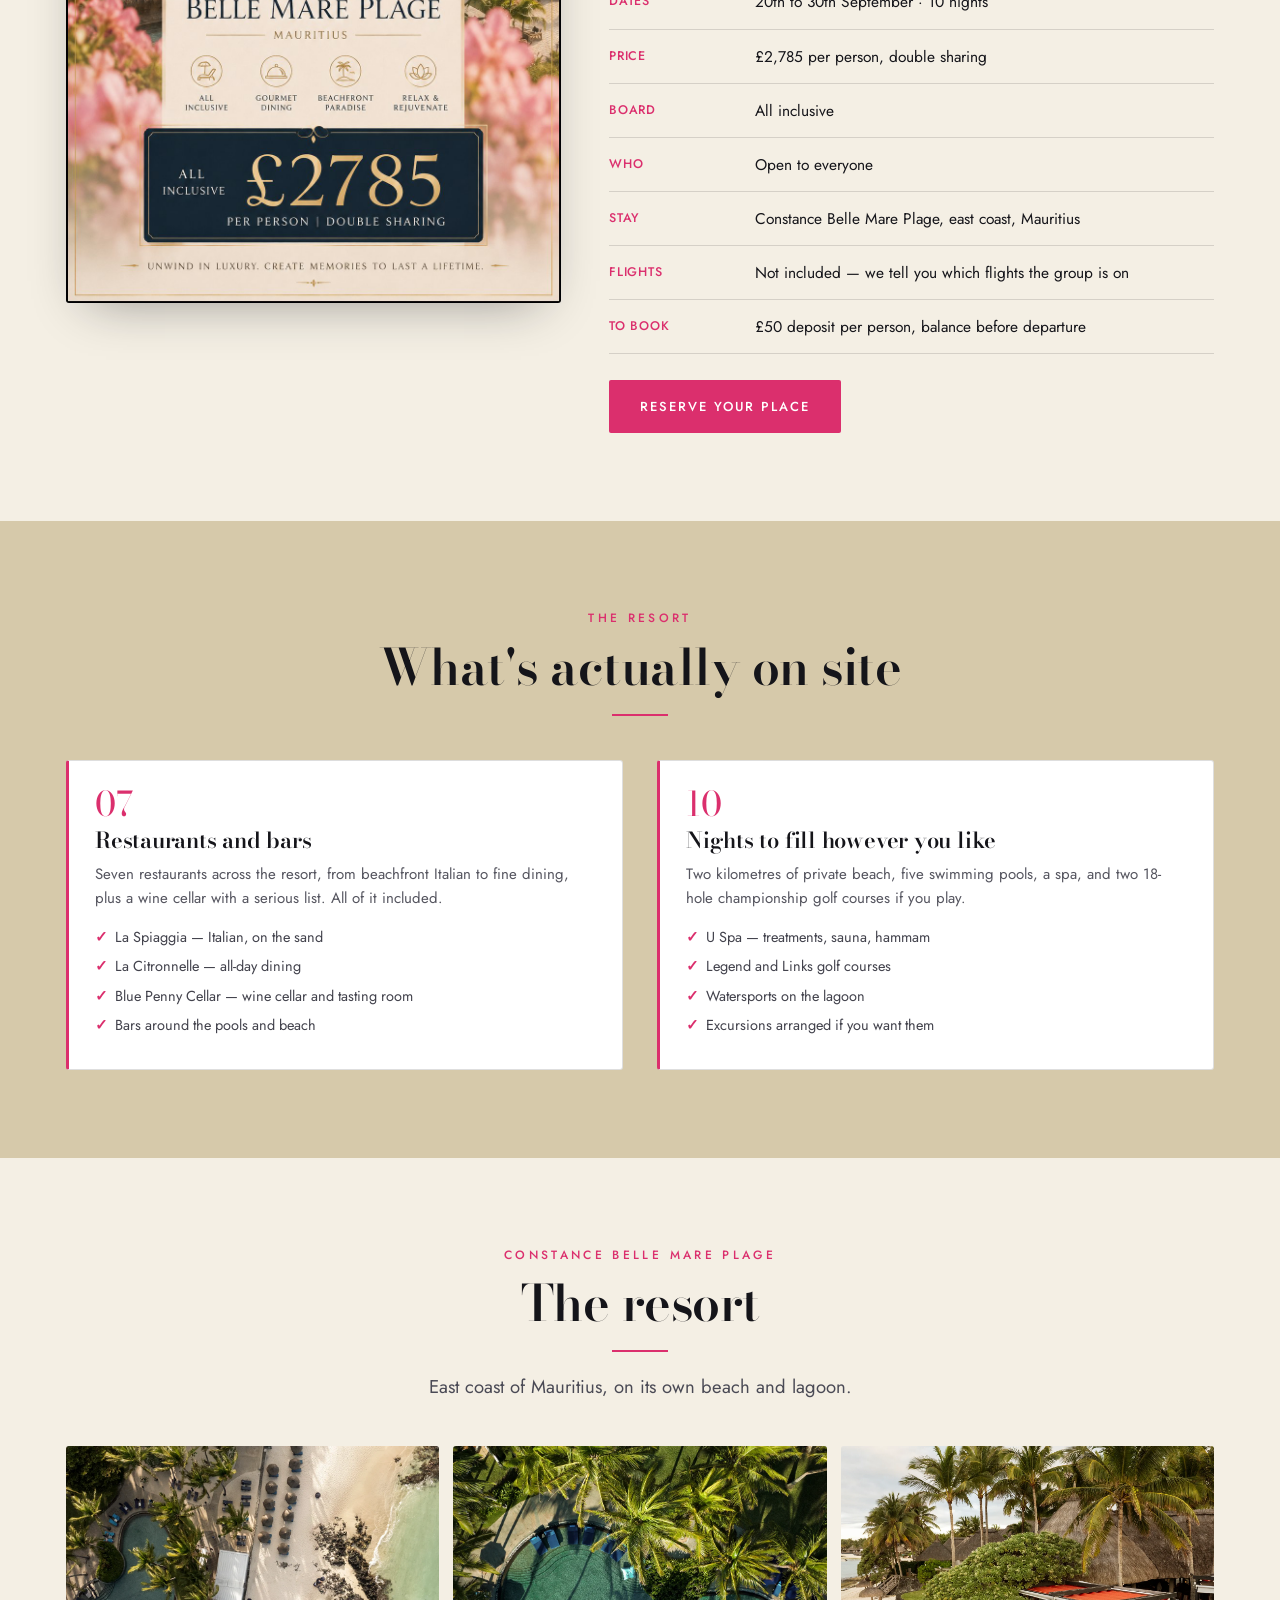
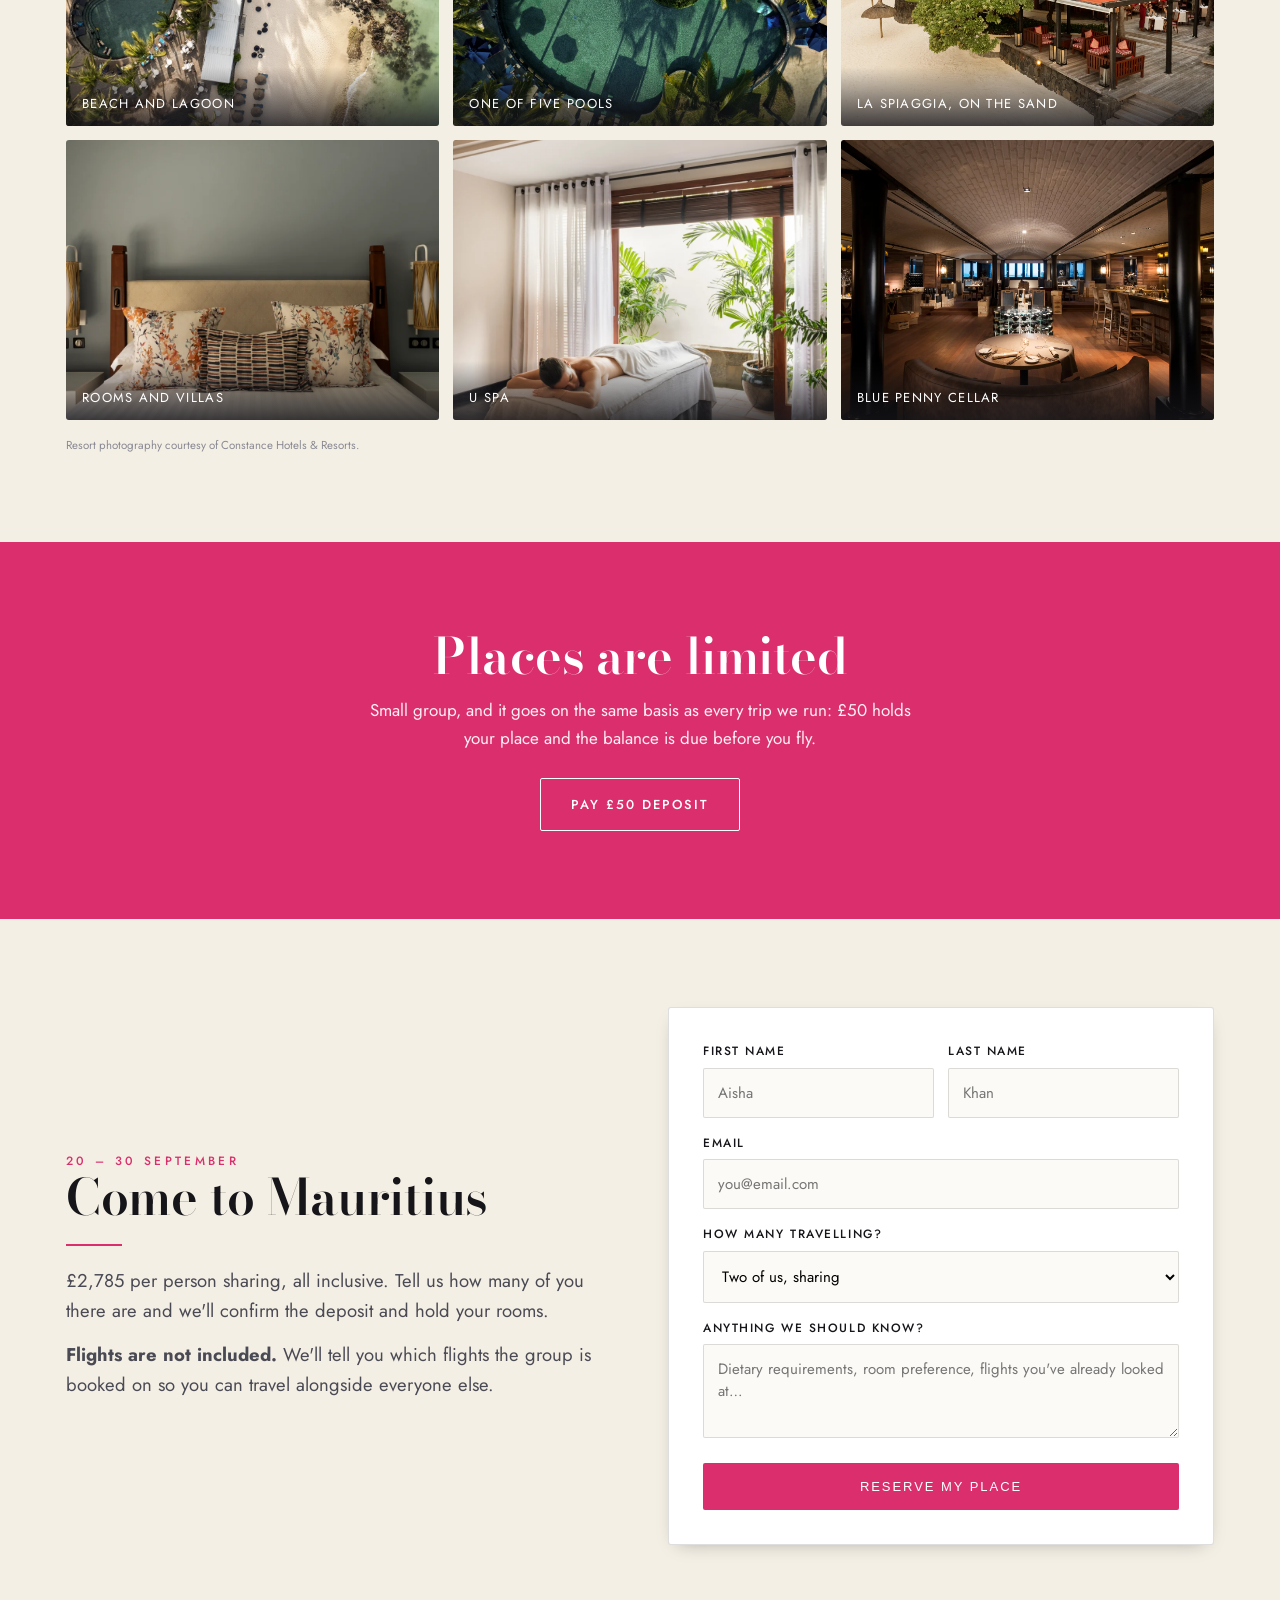
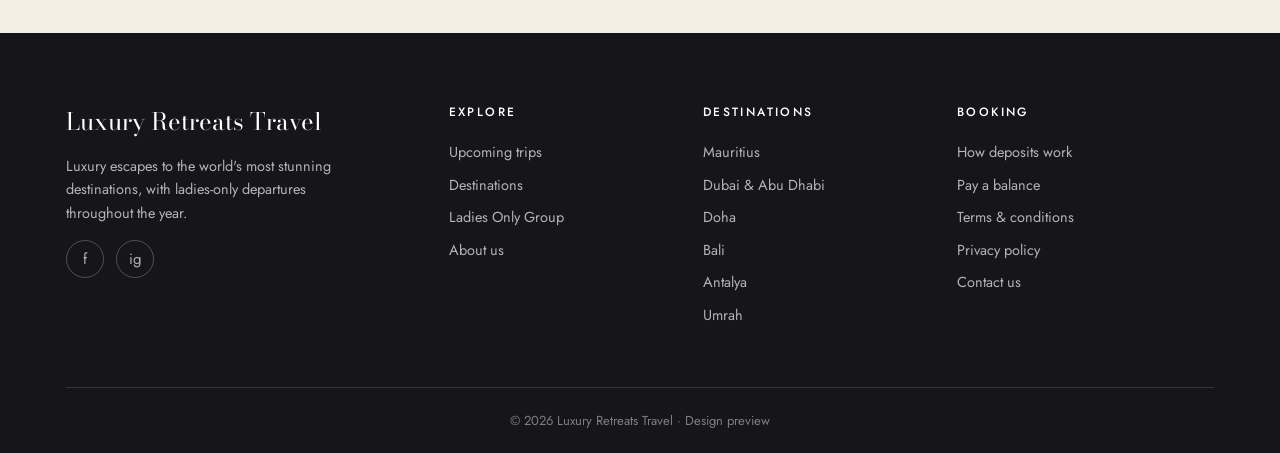
==== commit fc3587ce: "Deposit is 50 pounds on every trip" ====
--- a/belle-mare.html
+++ b/belle-mare.html
@@ -68,8 +68,8 @@
 <div class="priceband">
   <div class="wrap">
     <div class="big">&pound;2,785<small>per person, double sharing</small></div>
-    <div class="pb-note">Ten nights all inclusive at Constance Belle Mare Plage. <b>Flights are not included.</b> A deposit holds your place and the balance is due before you fly.</div>
-    <a href="#enquire" class="btn btn-pink">Reserve your place</a>
+    <div class="pb-note">Ten nights all inclusive at Constance Belle Mare Plage. <b>Flights are not included.</b> A <b>&pound;50 deposit</b> holds your place and the balance is due before you fly.</div>
+    <a href="#enquire" class="btn btn-pink lrt-deposit" data-trip="belle-mare">Pay &pound;50 deposit</a>
   </div>
 </div>
 
@@ -90,7 +90,7 @@
         <li><b>Who</b><span>Open to everyone</span></li>
         <li><b>Stay</b><span>Constance Belle Mare Plage, east coast, Mauritius</span></li>
         <li><b>Flights</b><span>Not included — we tell you which flights the group is on</span></li>
-        <li><b>To book</b><span>A deposit holds your place, balance before departure</span></li>
+        <li><b>To book</b><span>&pound;50 deposit per person, balance before departure</span></li>
       </ul>
       <a href="#enquire" class="btn btn-pink" style="margin-top:26px">Reserve your place</a>
     </div>
@@ -175,8 +175,8 @@
 <section class="cta-band">
   <div class="wrap">
     <h2>Places are limited</h2>
-    <p>Small group, and it goes on the same basis as every trip we run: a deposit holds your place and the balance is due before you fly.</p>
-    <a href="#enquire" class="btn btn-out">Reserve your place</a>
+    <p>Small group, and it goes on the same basis as every trip we run: &pound;50 holds your place and the balance is due before you fly.</p>
+    <a href="#enquire" class="btn btn-out lrt-deposit" data-trip="belle-mare">Pay &pound;50 deposit</a>
   </div>
 </section>
 
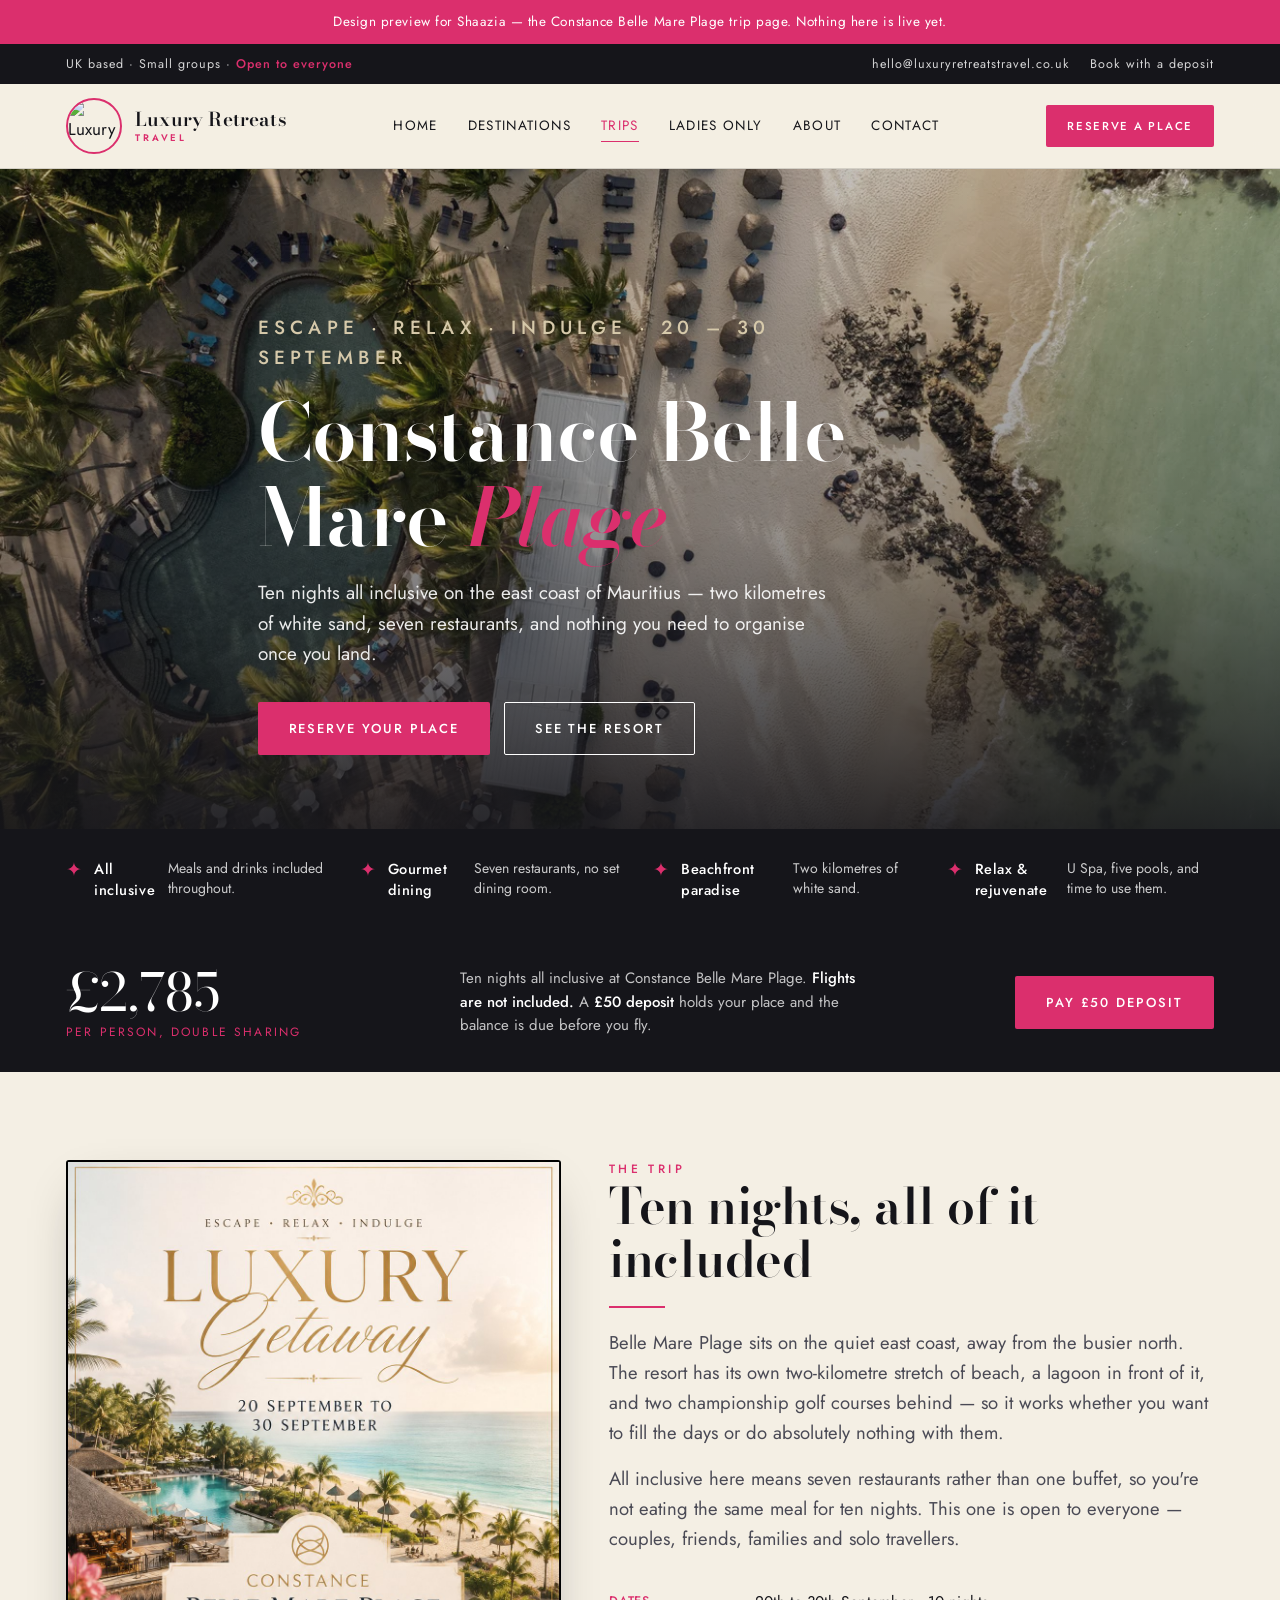
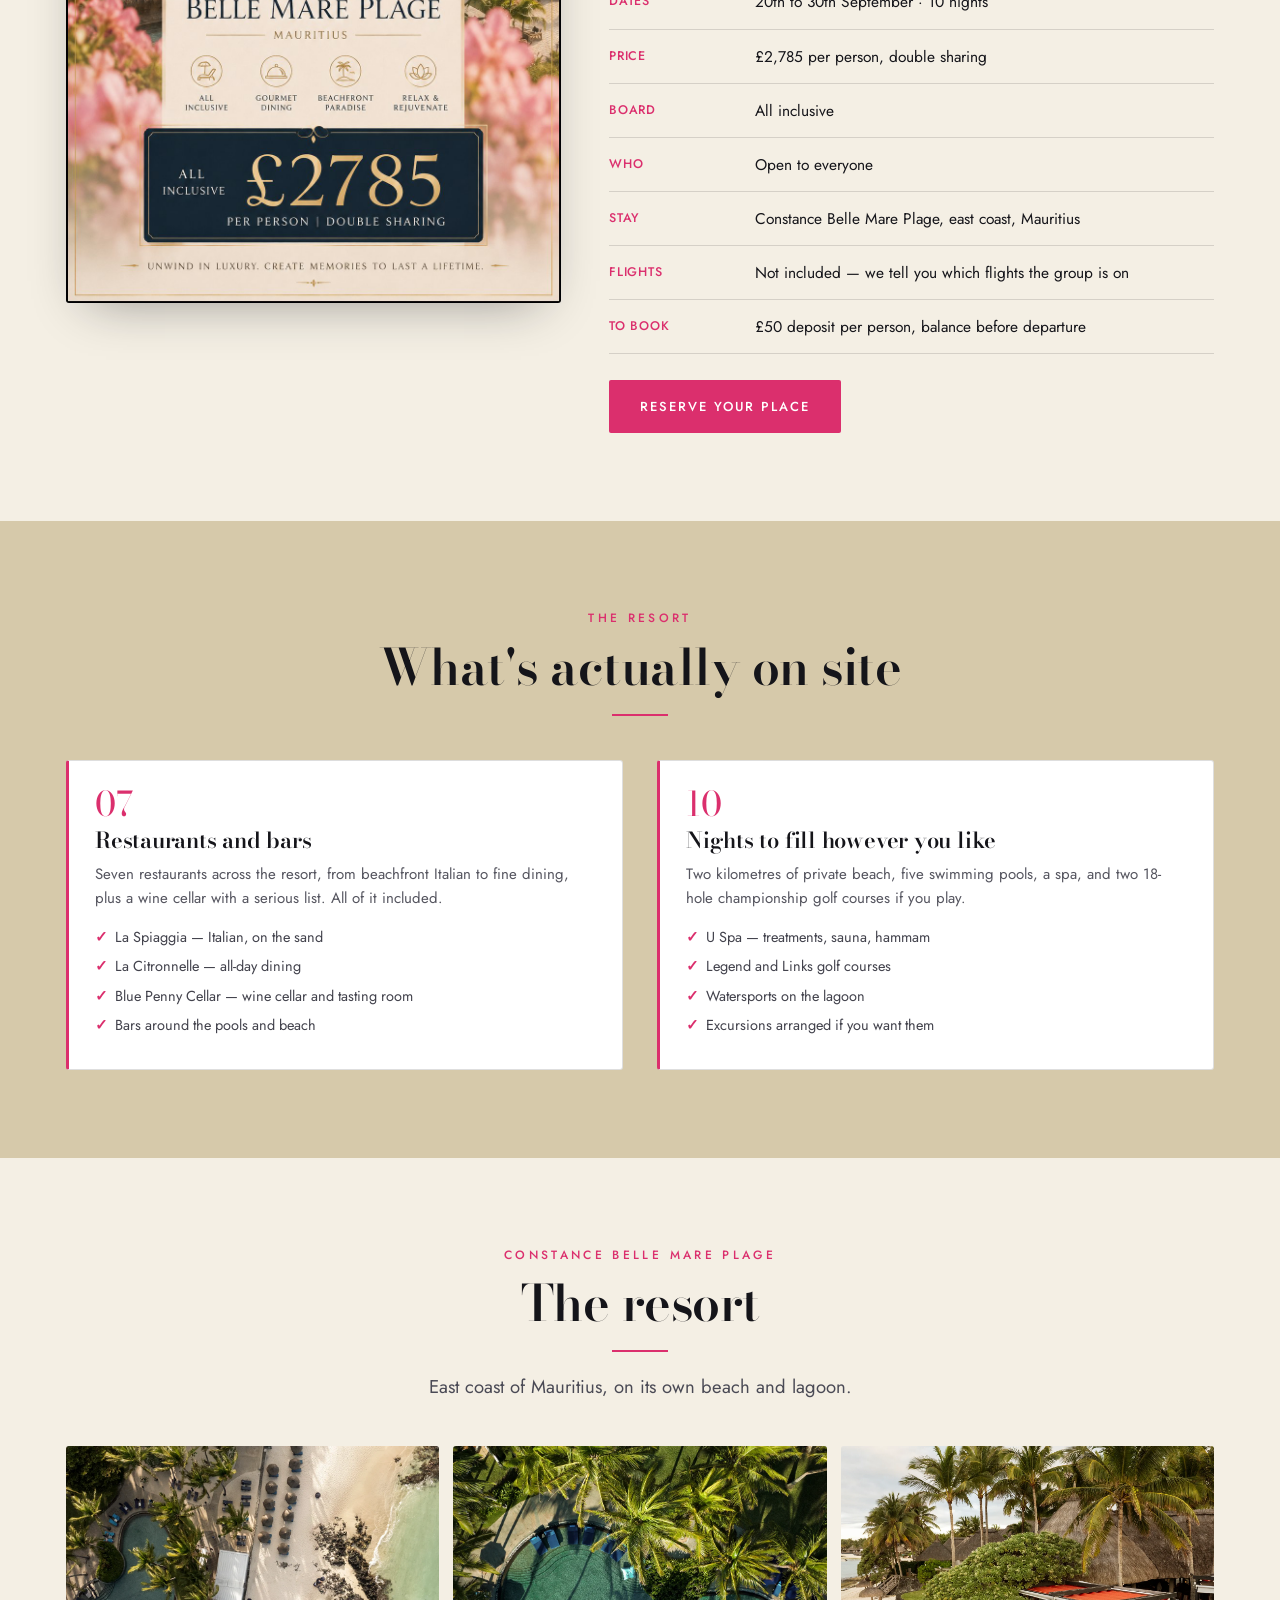
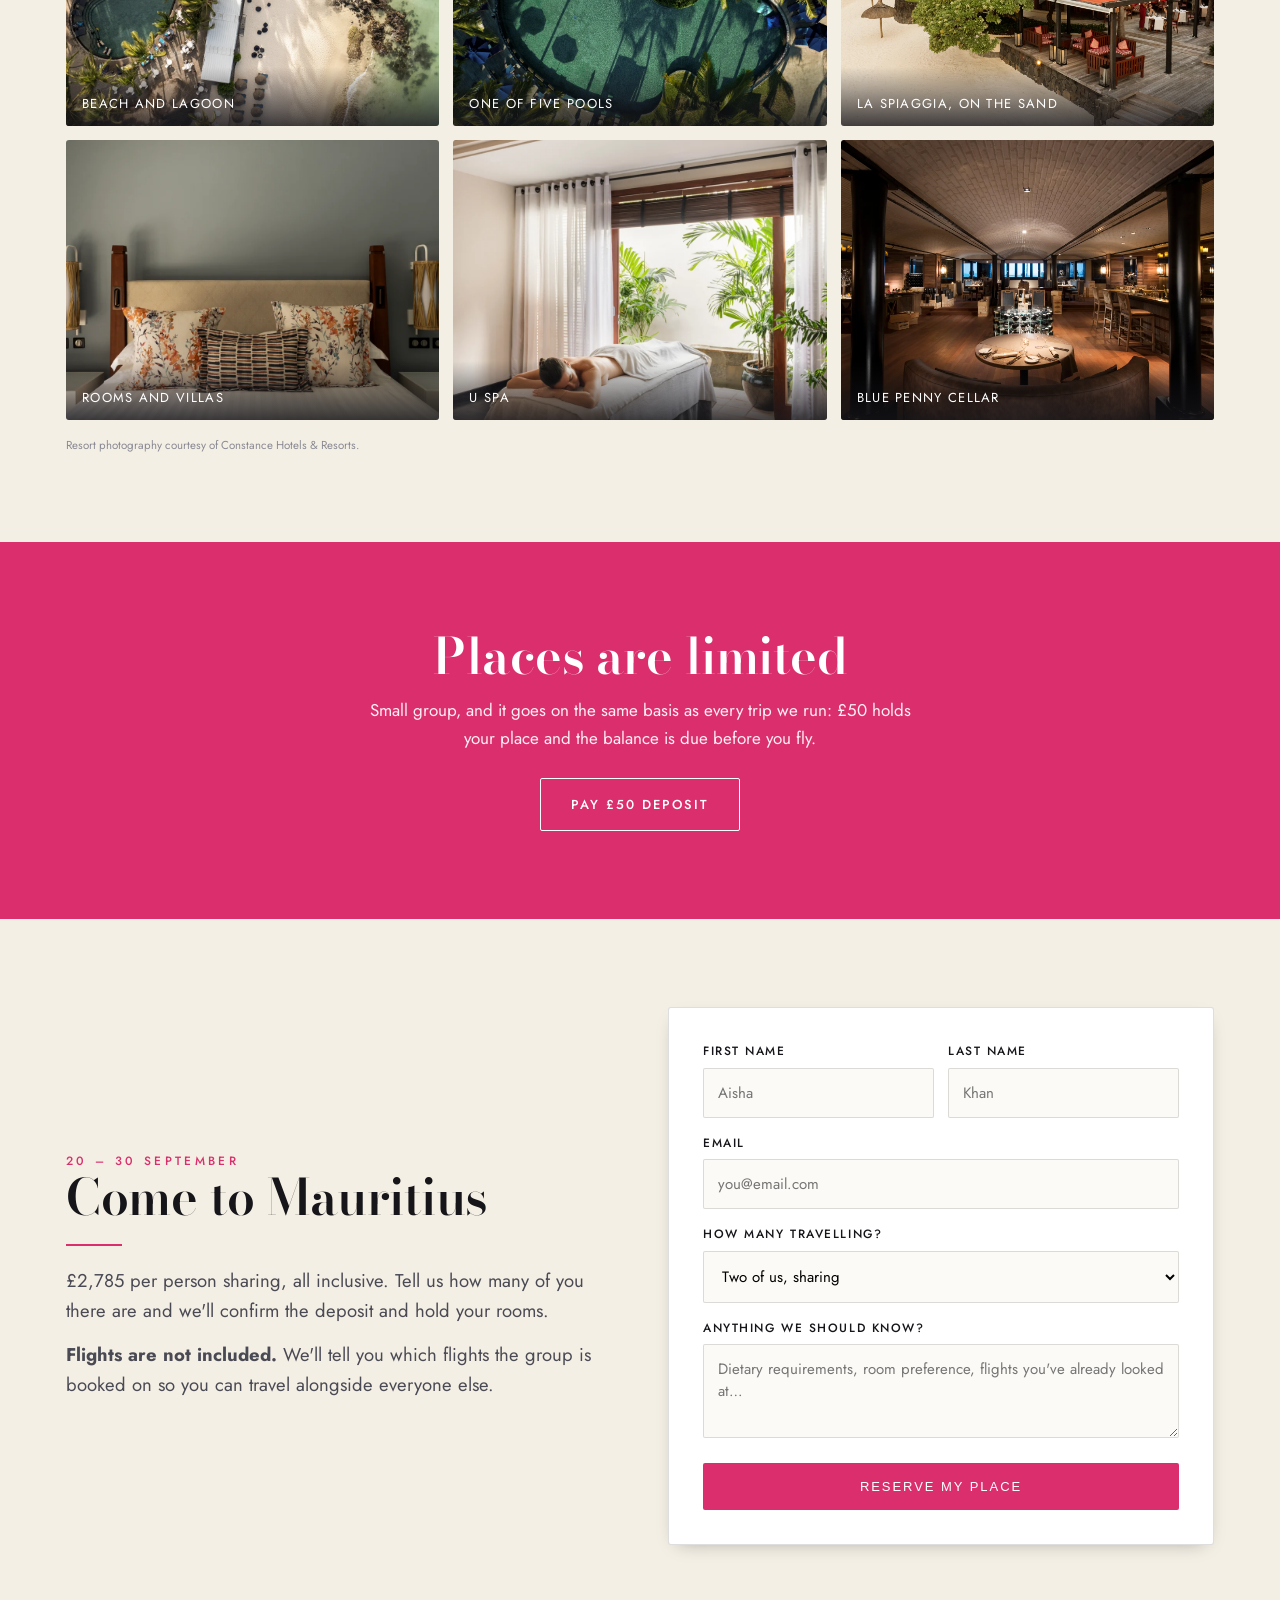
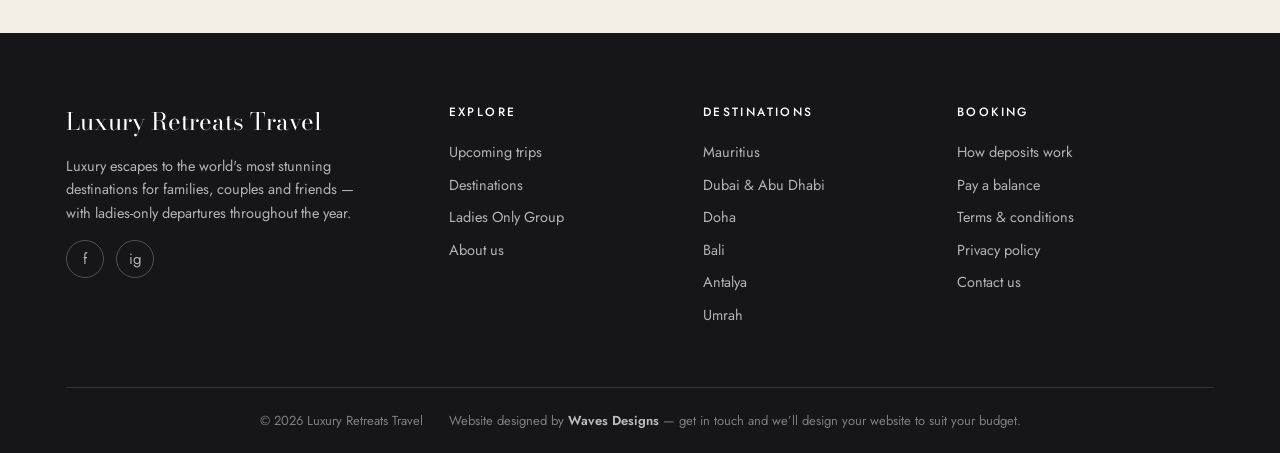
==== commit 0d5e0de2: "Open the site up to families and couples; keep Ladies Only as its own section. Add Waves Designs foo" ====
--- a/belle-mare.html
+++ b/belle-mare.html
@@ -215,7 +215,7 @@
     <div class="fcols">
       <div>
         <div class="fbrand">Luxury Retreats Travel</div>
-        <p style="max-width:34ch">Luxury escapes to the world's most stunning destinations, with ladies-only departures throughout the year.</p>
+        <p style="max-width:34ch">Luxury escapes to the world's most stunning destinations for families, couples and friends &mdash; with ladies-only departures throughout the year.</p>
         <div class="socials"><a href="#">f</a><a href="#">ig</a></div>
       </div>
       <div>
@@ -238,7 +238,10 @@
         <a href="#enquire">Contact us</a>
       </div>
     </div>
-    <div class="fbot">© 2026 Luxury Retreats Travel · Design preview</div>
+    <div class="fbot">
+      <span>© 2026 Luxury Retreats Travel</span>
+      <span class="credit">Website designed by <b>Waves Designs</b> &mdash; get in touch and we&rsquo;ll design your website to suit your budget.</span>
+    </div>
   </div>
 </footer>
 
--- a/style.css
+++ b/style.css
@@ -197,7 +197,8 @@
 footer a:hover{color:var(--pink)}
 .fbrand{font-family:var(--serif);font-size:24px;color:#fff;margin-bottom:12px}
 .fbot{border-top:1px solid rgba(255,255,255,.13);margin-top:52px;padding:22px 0;text-align:center;font-size:13px;
-      color:rgba(255,255,255,.45)}
+      color:rgba(255,255,255,.45);display:flex;flex-wrap:wrap;gap:6px 26px;justify-content:center;align-items:center}
+.fbot .credit b{color:rgba(255,255,255,.72);font-weight:600}
 .socials{display:flex;gap:12px;margin-top:16px}
 .socials a{width:38px;height:38px;border:1px solid rgba(255,255,255,.25);border-radius:50%;display:flex;
   align-items:center;justify-content:center;margin:0;font-size:15px}
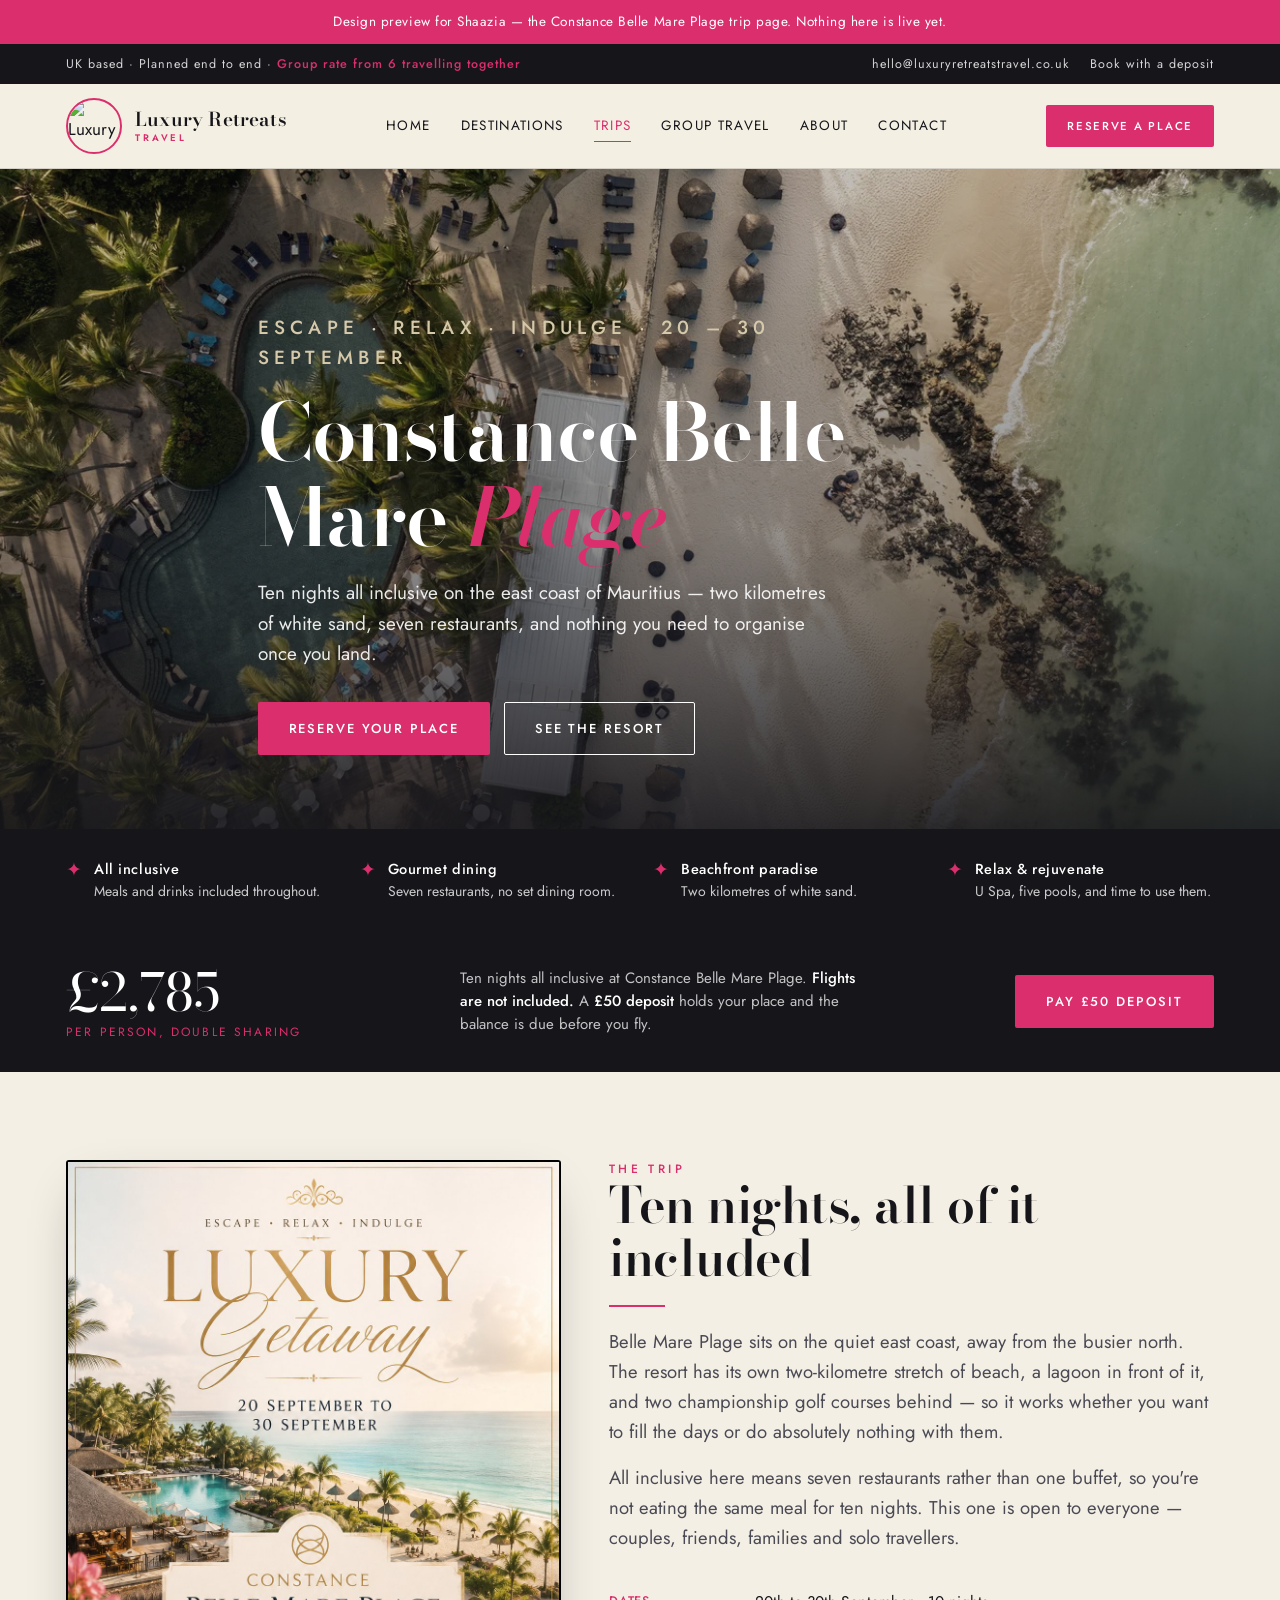
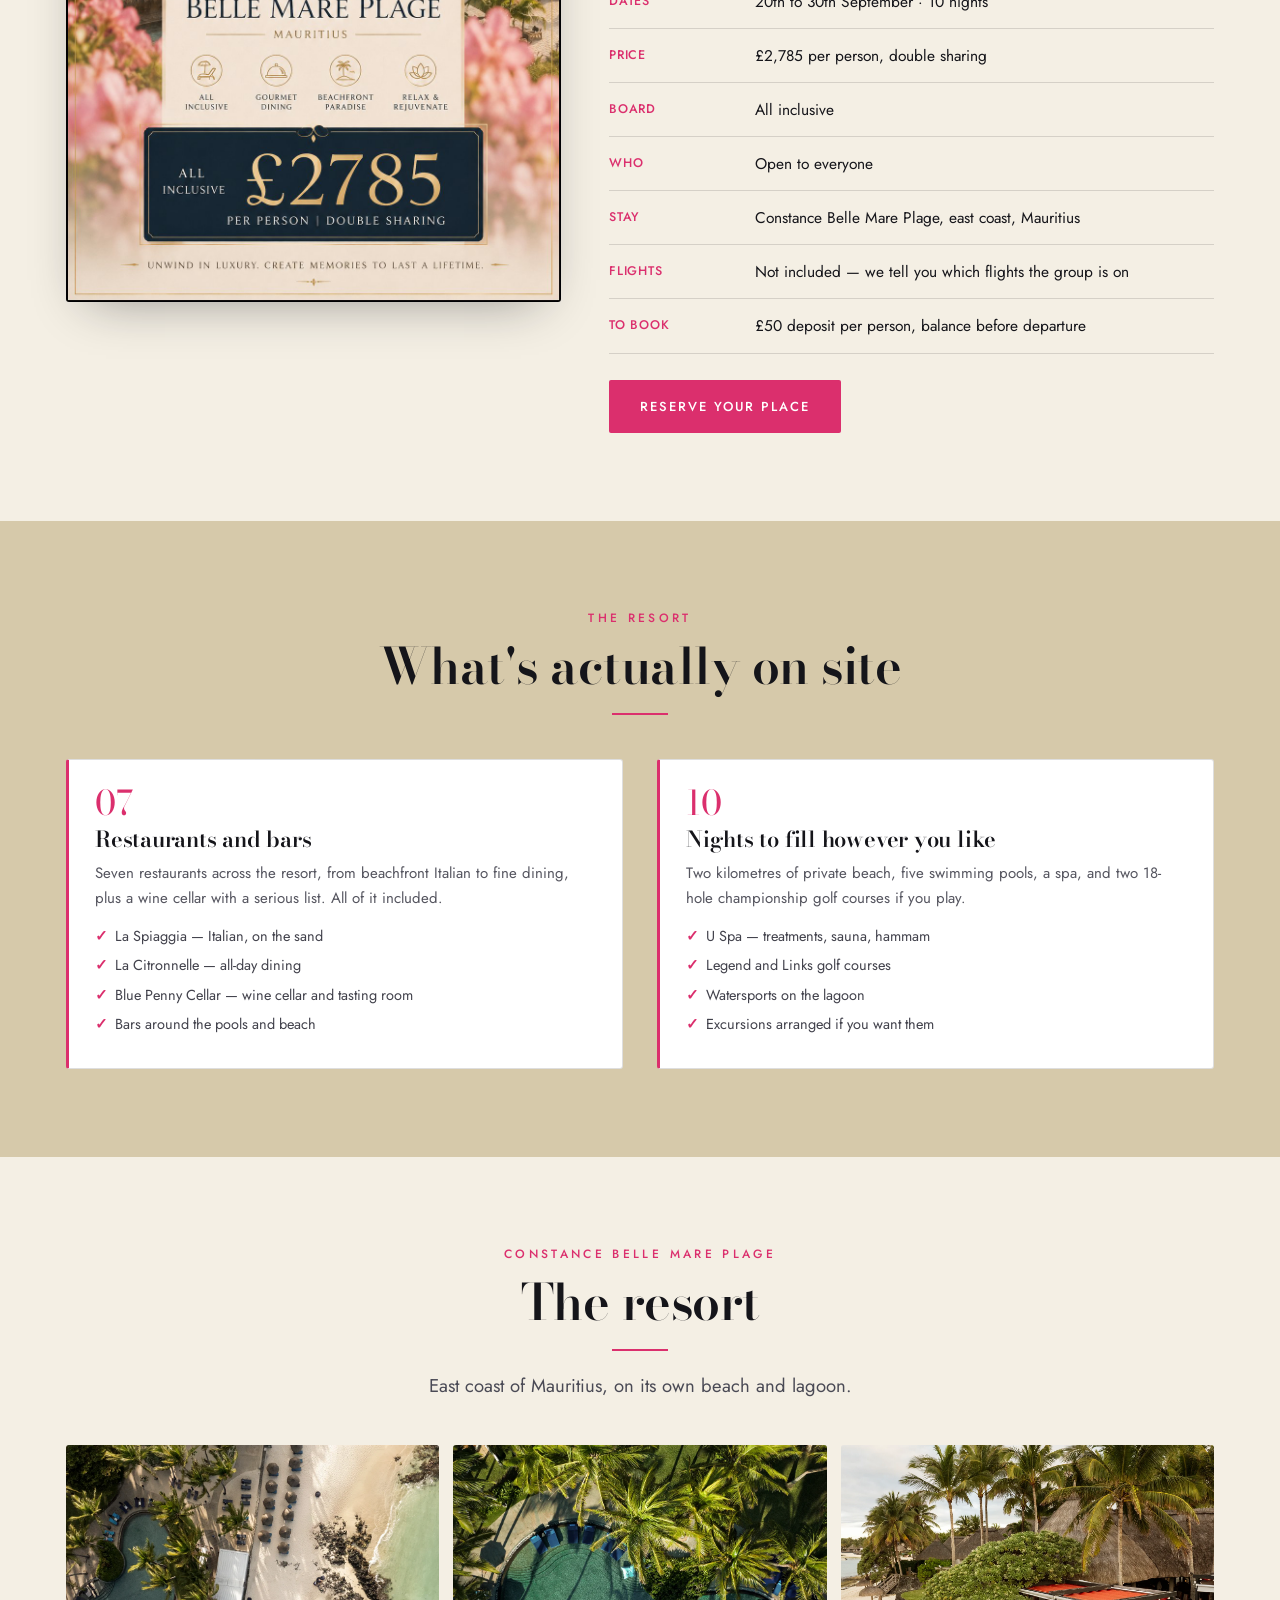
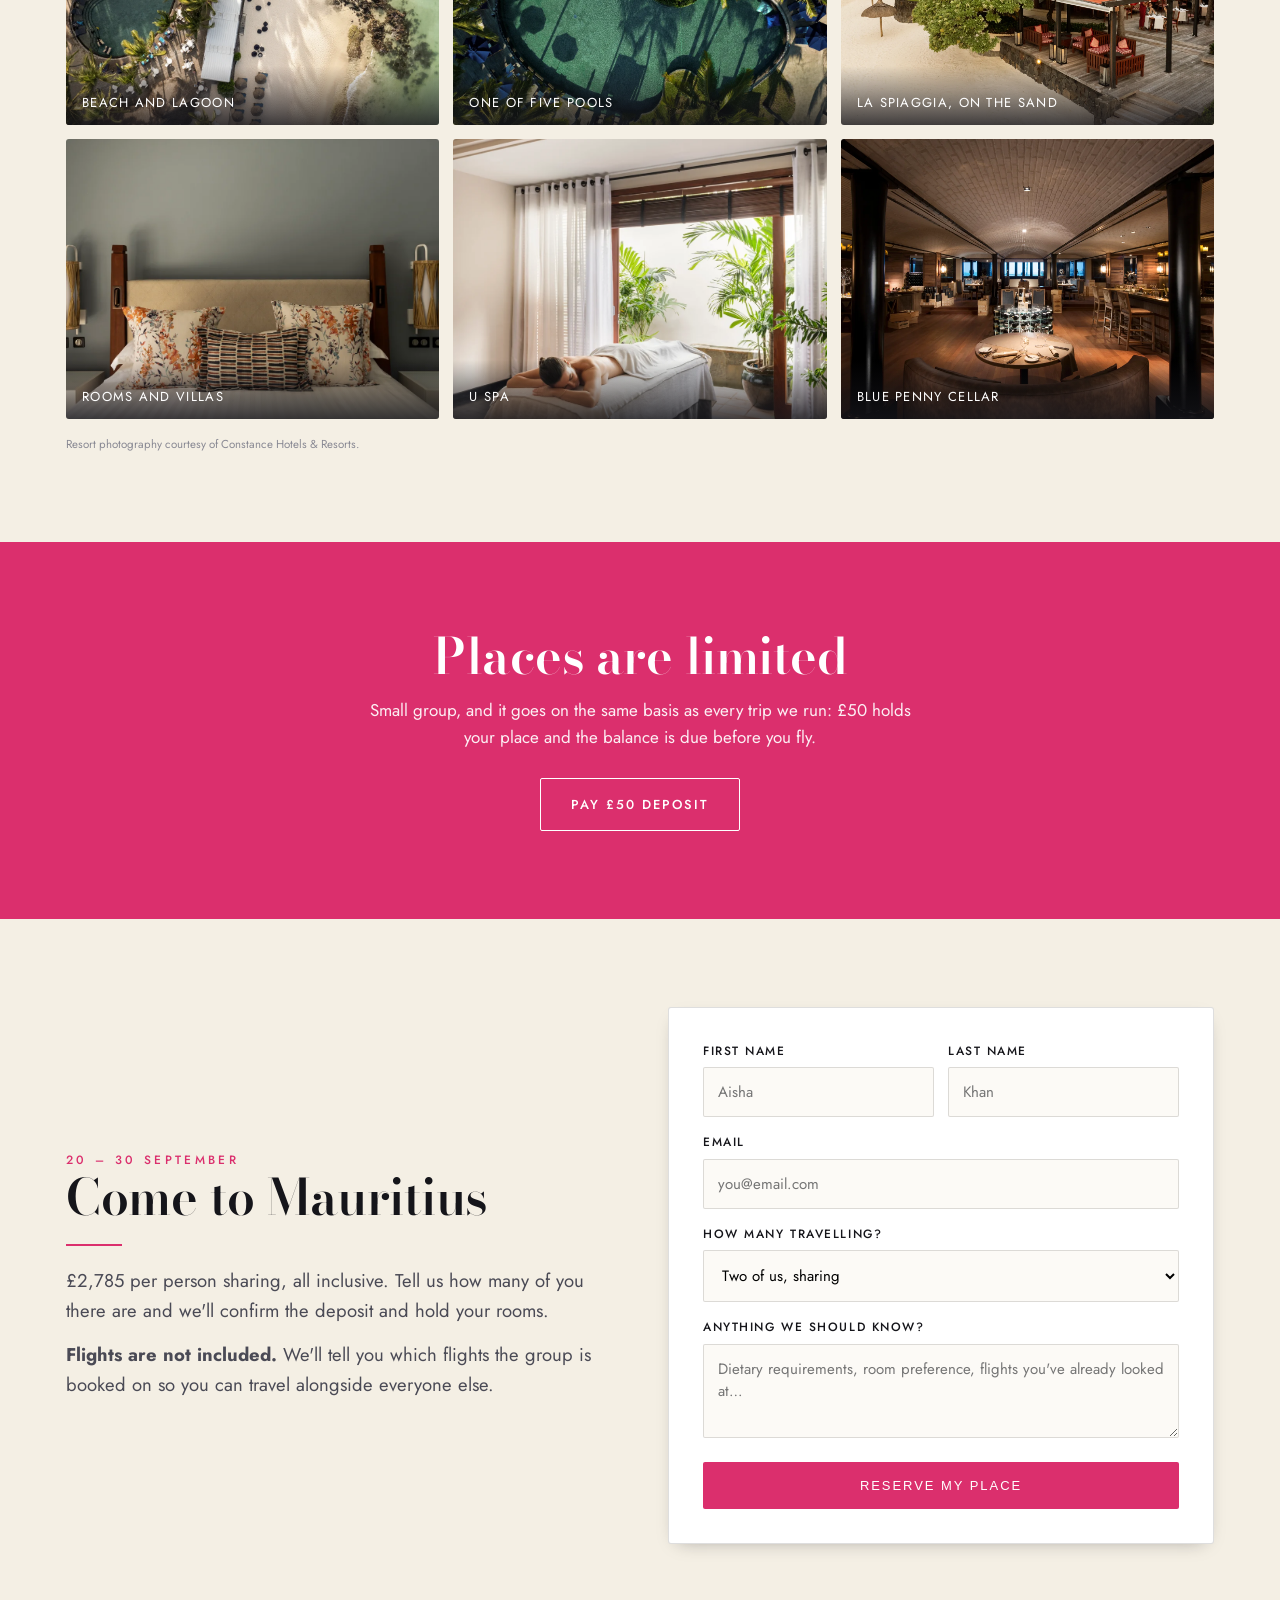
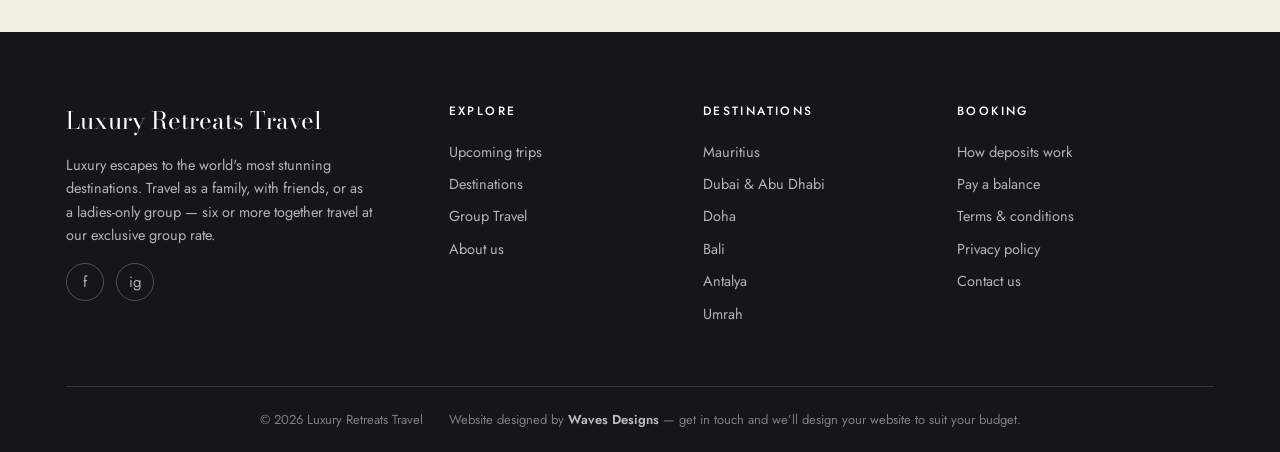
==== commit 0bca4dfc: "Rename Ladies Only Group to Group Travel; lead with the 6-person group rate The section is now Group" ====
--- a/belle-mare.html
+++ b/belle-mare.html
@@ -16,7 +16,7 @@
 
 <div class="topbar">
   <div class="wrap">
-    <div>UK based &middot; Small groups &middot; <b>Open to everyone</b></div>
+    <div>UK based &middot; Planned end to end &middot; <b>Group rate from 6 travelling together</b></div>
     <div class="tb-right"><span>hello@luxuryretreatstravel.co.uk</span><span>Book with a deposit</span></div>
   </div>
 </div>
@@ -31,7 +31,7 @@
       <a href="index.html">Home</a>
       <a href="index.html#destinations">Destinations</a>
       <a href="index.html#trips" class="on">Trips</a>
-      <a href="ladies.html">Ladies Only</a>
+      <a href="group-travel.html">Group Travel</a>
       <a href="index.html#about">About</a>
       <a href="#enquire">Contact</a>
     </nav>
@@ -215,14 +215,14 @@
     <div class="fcols">
       <div>
         <div class="fbrand">Luxury Retreats Travel</div>
-        <p style="max-width:34ch">Luxury escapes to the world's most stunning destinations for families, couples and friends &mdash; with ladies-only departures throughout the year.</p>
+        <p style="max-width:34ch">Luxury escapes to the world's most stunning destinations. Travel as a family, with friends, or as a ladies-only group &mdash; six or more together travel at our exclusive group rate.</p>
         <div class="socials"><a href="#">f</a><a href="#">ig</a></div>
       </div>
       <div>
         <h5>Explore</h5>
         <a href="index.html#trips">Upcoming trips</a>
         <a href="index.html#destinations">Destinations</a>
-        <a href="ladies.html">Ladies Only Group</a>
+        <a href="group-travel.html">Group Travel</a>
         <a href="index.html#about">About us</a>
       </div>
       <div>
--- a/style.css
+++ b/style.css
@@ -77,7 +77,7 @@
 /* ---------- trust strip ---------- */
 .trust{background:var(--ink);color:#fff}
 .trust .wrap{display:grid;grid-template-columns:repeat(4,1fr);gap:26px;padding-top:30px;padding-bottom:30px}
-.trust div{display:flex;gap:12px;align-items:flex-start;font-size:14px;color:rgba(255,255,255,.78);line-height:1.42}
+.trust .wrap>div{display:flex;gap:12px;align-items:flex-start;font-size:14px;color:rgba(255,255,255,.78);line-height:1.42}
 .trust b{display:block;color:#fff;font-size:14.5px;font-weight:500;letter-spacing:.04em;margin-bottom:2px}
 .trust .ic{color:var(--pink);font-size:19px;line-height:1.2}
 
@@ -135,23 +135,23 @@
 .trip.sold .dep b{color:var(--ink)}
 .waitnote{font-size:12.5px;color:#6C6C77;text-align:center;margin-top:10px}
 
-/* ---------- ladies band ---------- */
-.ladies{background:var(--ink);color:#fff;position:relative;overflow:hidden}
-.ladies::before{content:"";position:absolute;right:-160px;top:-160px;width:520px;height:520px;border-radius:50%;
+/* ---------- group travel band ---------- */
+.gtband{background:var(--ink);color:#fff;position:relative;overflow:hidden}
+.gtband::before{content:"";position:absolute;right:-160px;top:-160px;width:520px;height:520px;border-radius:50%;
   background:radial-gradient(circle,rgba(219,47,109,.55),transparent 68%)}
-.ladies .wrap{position:relative;display:grid;grid-template-columns:1.05fr .95fr;gap:56px;align-items:center}
-.ladies h2{margin:14px 0 18px}
-.ladies h2 em{font-style:italic;color:var(--pink)}
-.ladies p{color:rgba(255,255,255,.78);max-width:52ch}
-.ladies-pts{list-style:none;margin:26px 0 32px}
-.ladies-pts li{padding-left:30px;position:relative;margin-bottom:13px;color:rgba(255,255,255,.9);font-size:15.5px}
-.ladies-pts li::before{content:"♥";position:absolute;left:0;color:var(--pink)}
-.ladies-art{position:relative}
-.ladies-art img{border-radius:3px;box-shadow:var(--shadow)}
-.ladies-art .float{position:absolute;bottom:-26px;left:-26px;background:var(--pink);color:#fff;padding:20px 24px;
+.gtband .wrap{position:relative;display:grid;grid-template-columns:1.05fr .95fr;gap:56px;align-items:center}
+.gtband h2{margin:14px 0 18px}
+.gtband h2 em{font-style:italic;color:var(--pink)}
+.gtband p{color:rgba(255,255,255,.78);max-width:52ch}
+.gt-pts{list-style:none;margin:26px 0 32px}
+.gt-pts li{padding-left:30px;position:relative;margin-bottom:13px;color:rgba(255,255,255,.9);font-size:15.5px}
+.gt-pts li::before{content:"✦";position:absolute;left:0;color:var(--pink)}
+.gt-art{position:relative}
+.gt-art img{border-radius:3px;box-shadow:var(--shadow)}
+.gt-art .float{position:absolute;bottom:-26px;left:-26px;background:var(--pink);color:#fff;padding:20px 24px;
   border-radius:3px;max-width:230px;box-shadow:var(--shadow)}
-.ladies-art .float b{font-family:var(--serif);font-size:27px;display:block;line-height:1}
-.ladies-art .float span{font-size:12px;letter-spacing:.14em;text-transform:uppercase}
+.gt-art .float b{font-family:var(--serif);font-size:27px;display:block;line-height:1}
+.gt-art .float span{font-size:12px;letter-spacing:.14em;text-transform:uppercase}
 
 /* ---------- destinations ---------- */
 .dest{display:grid;grid-template-columns:repeat(4,1fr);gap:16px}
@@ -212,7 +212,7 @@
   .trust .wrap{grid-template-columns:1fr 1fr}
   .trips,.quotes,.steps{grid-template-columns:1fr}
   .dest{grid-template-columns:1fr 1fr}
-  .ladies .wrap,.enq{grid-template-columns:1fr;gap:40px}
+  .gtband .wrap,.enq{grid-template-columns:1fr;gap:40px}
   .fcols{grid-template-columns:1fr 1fr}
   .navlinks{display:none}
   .burger{display:block}
@@ -222,7 +222,7 @@
   .brand span{font-size:17px}
   .topbar .tb-right{display:none}
   section{padding:62px 0}
-  .ladies-art .float{left:14px;bottom:-18px}
+  .gt-art .float{left:14px;bottom:-18px}
 }
 @media(max-width:560px){
   .trust .wrap{grid-template-columns:1fr}
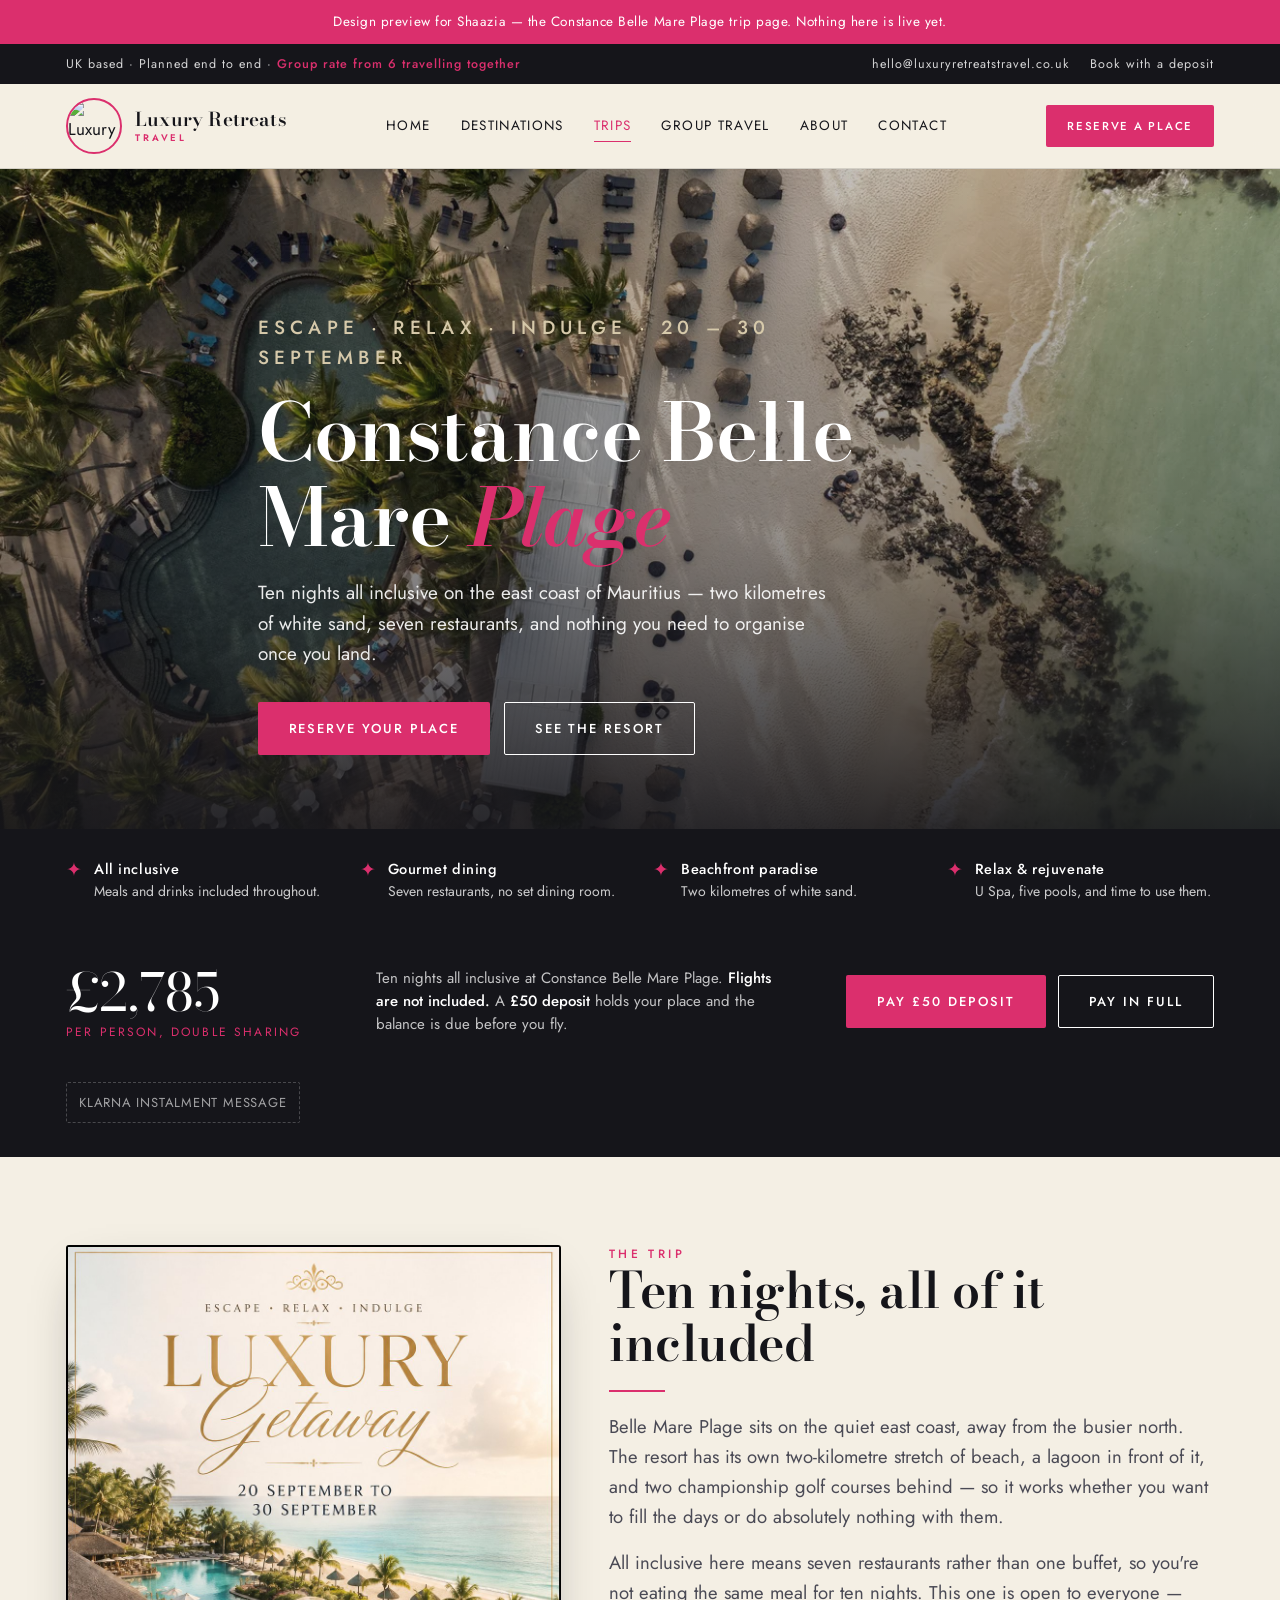
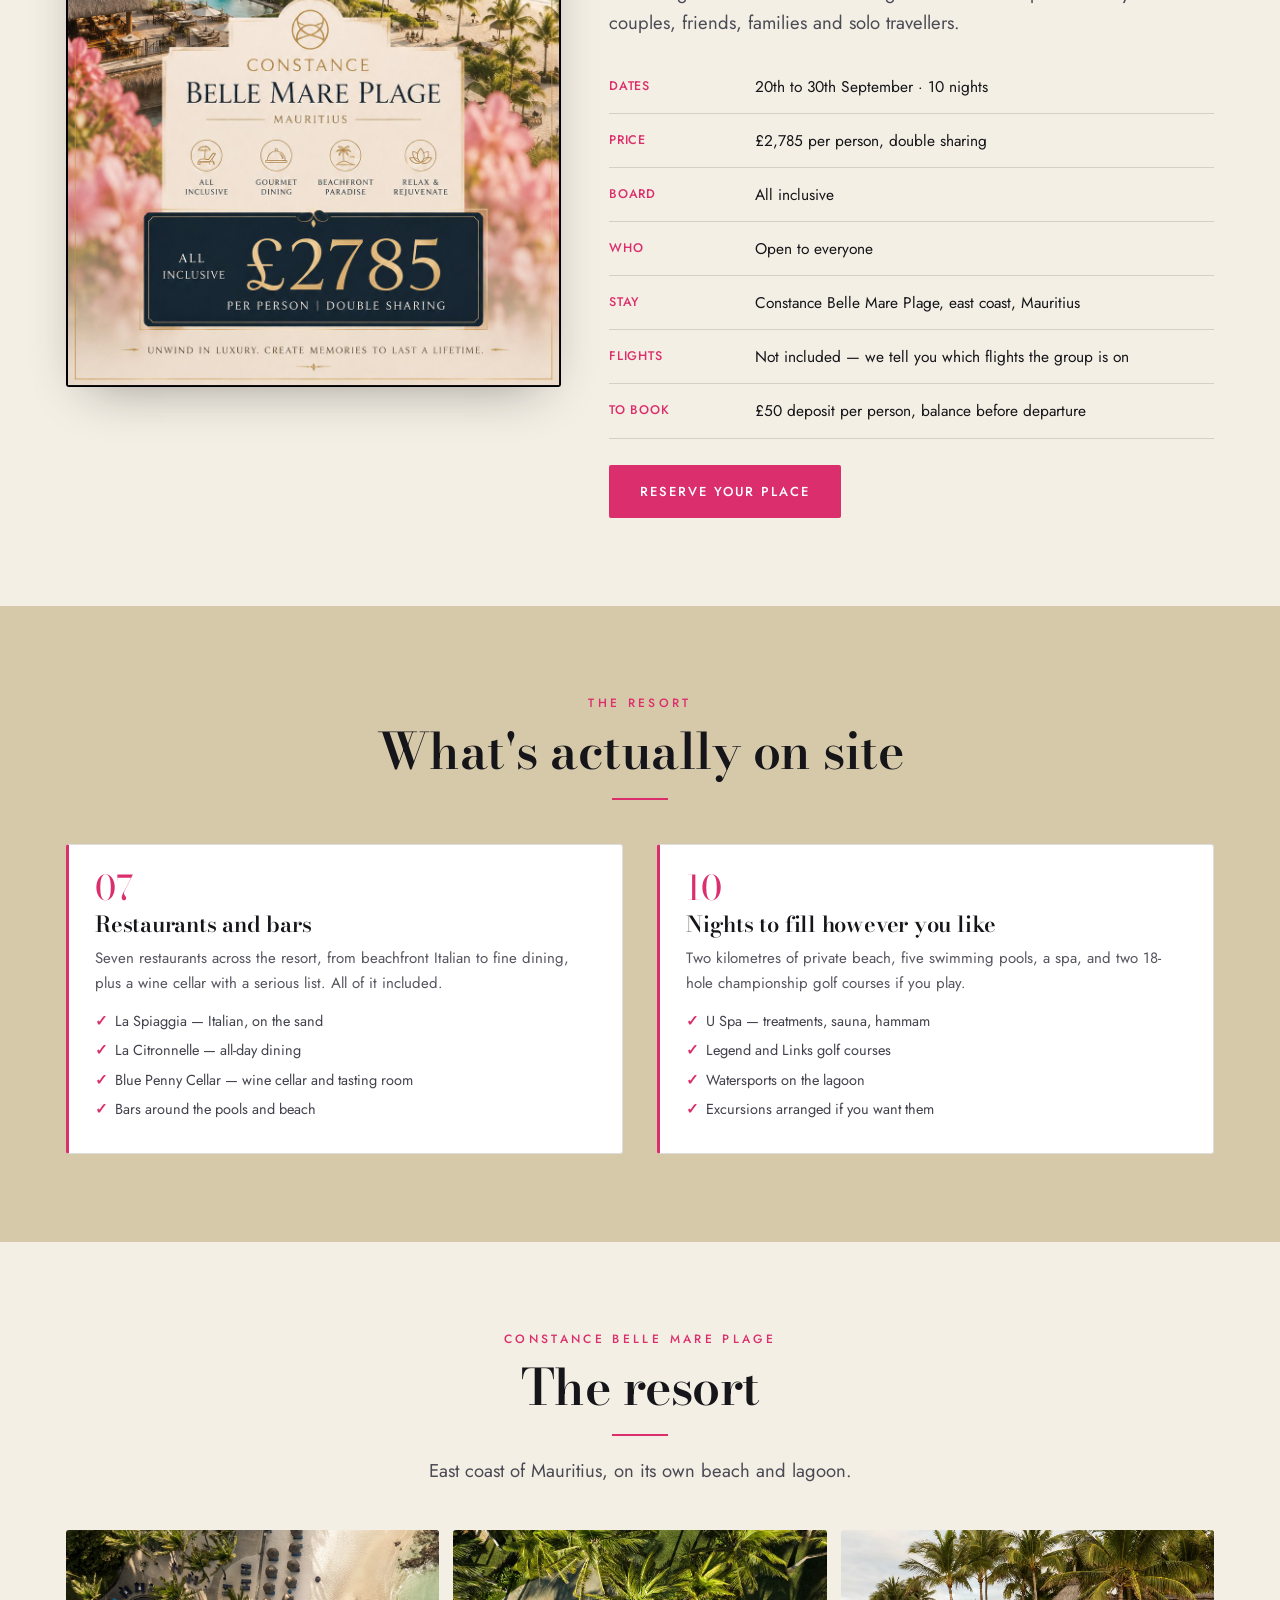
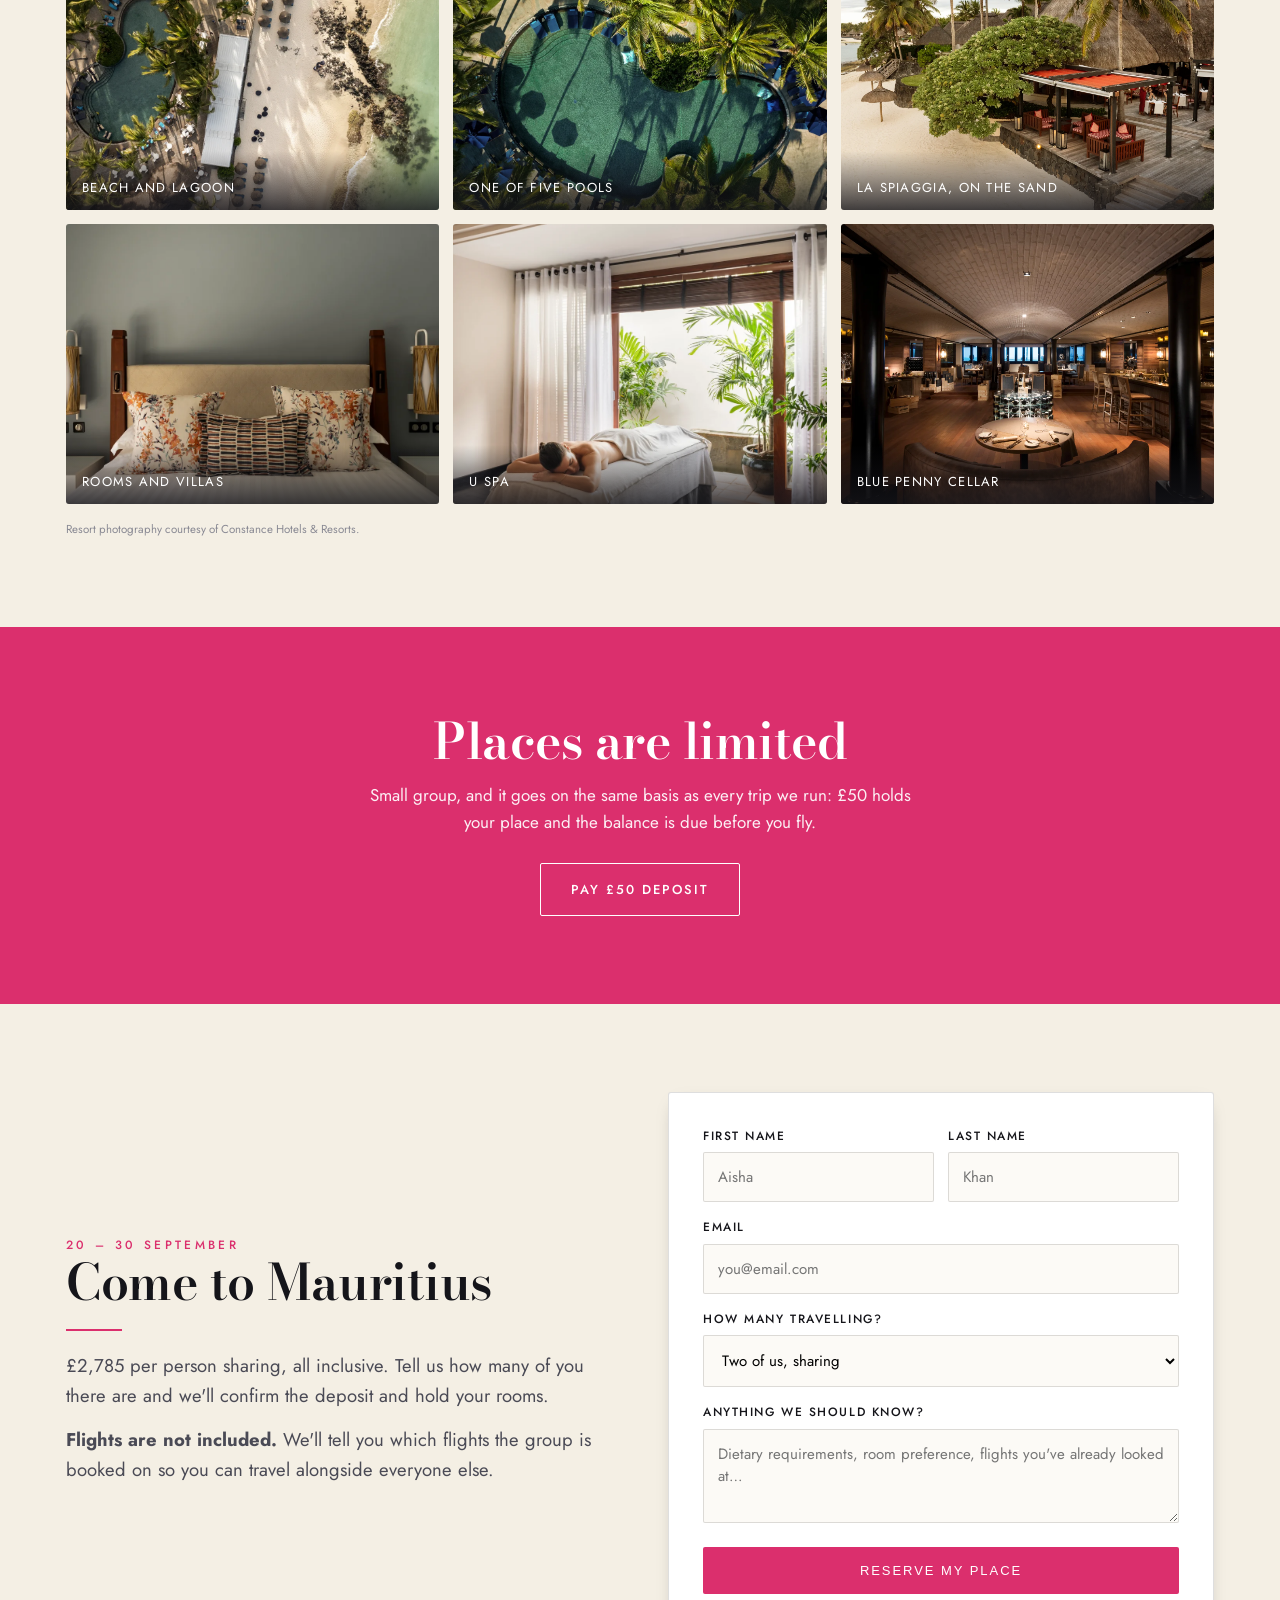
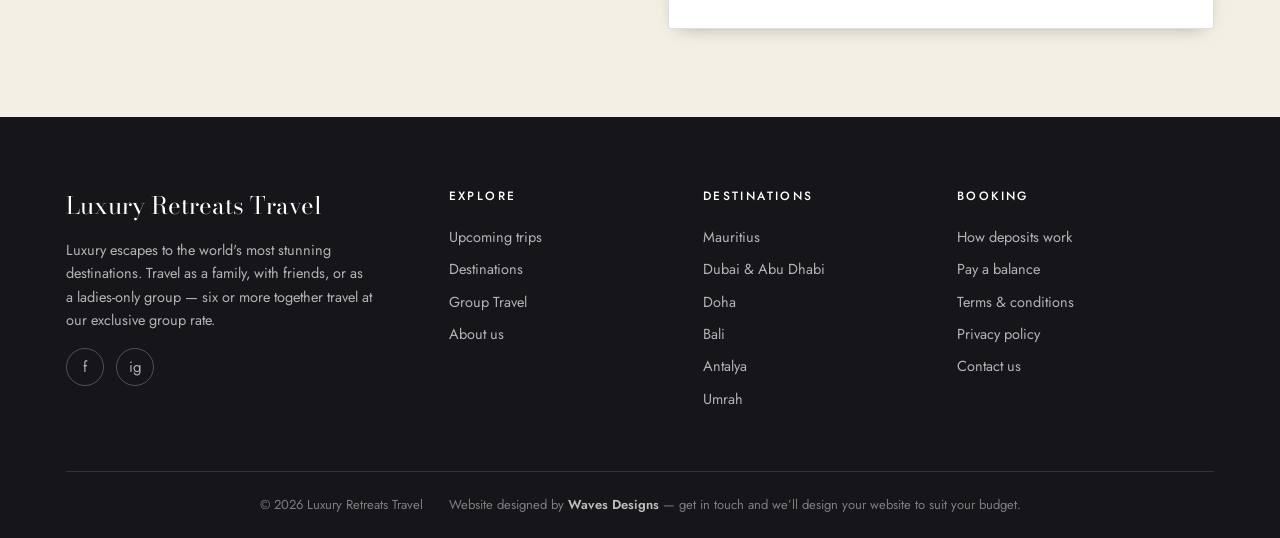
==== commit 9d39ace7: "Klarna instalment note beside every live trip, plus a pay-in-full button Klarna can only spread an a" ====
--- a/belle-mare.html
+++ b/belle-mare.html
@@ -69,7 +69,11 @@
   <div class="wrap">
     <div class="big">&pound;2,785<small>per person, double sharing</small></div>
     <div class="pb-note">Ten nights all inclusive at Constance Belle Mare Plage. <b>Flights are not included.</b> A <b>&pound;50 deposit</b> holds your place and the balance is due before you fly.</div>
-    <a href="#enquire" class="btn btn-pink lrt-deposit" data-trip="belle-mare">Pay &pound;50 deposit</a>
+    <div class="pay-pair">
+      <a href="#enquire" class="btn btn-pink lrt-deposit" data-trip="belle-mare">Pay &pound;50 deposit</a>
+      <a href="#enquire" class="btn btn-out light lrt-payfull" data-trip="belle-mare">Pay in full</a>
+    </div>
+    <div class="klarna-slot" data-trip="belle-mare" data-theme="dark">Klarna instalment message</div>
   </div>
 </div>
 
--- a/style.css
+++ b/style.css
@@ -21,7 +21,12 @@
 a{color:inherit;text-decoration:none}
 .wrap{max-width:1200px;margin:0 auto;padding:0 26px}
 
-h1,h2,h3,.serif{font-family:var(--serif);font-weight:600;line-height:1.06;letter-spacing:-.01em}
+/* Bodoni Moda is a variable font with an optical-size axis. Left on auto the
+   browser winds it up to opsz 96 on display headings, and at that setting the
+   hairlines get so thin that the italic lowercase v loses its left stroke —
+   "Travel" reads as "Trarel". Pinning the optical size keeps the strokes solid. */
+h1,h2,h3,.serif{font-family:var(--serif);font-weight:600;line-height:1.06;letter-spacing:-.01em;
+  font-optical-sizing:none;font-variation-settings:"opsz" 16}
 h1{font-size:clamp(40px,6.4vw,80px)}
 h2{font-size:clamp(31px,4.1vw,50px)}
 h3{font-size:22px}
@@ -32,7 +37,11 @@
 /* ---------- buttons ---------- */
 .btn{display:inline-flex;align-items:center;justify-content:center;gap:9px;padding:15px 30px;border-radius:2px;
      font-size:13px;letter-spacing:.15em;text-transform:uppercase;font-weight:500;border:1px solid transparent;
-     transition:.22s ease;cursor:pointer;white-space:nowrap}
+     transition:.22s ease;cursor:pointer;white-space:nowrap;
+     /* every .btn used to be an <a>. The Stripe pay buttons are real <button>
+        elements, which come with the browser's own grey face and black text --
+        so say it explicitly rather than relying on an anchor's transparency. */
+     background:transparent;color:inherit}
 .btn-pink{background:var(--pink);color:#fff}
 .btn-pink:hover{background:var(--pink-deep)}
 .btn-ink{background:var(--ink);color:#fff}
@@ -149,8 +158,8 @@
 .gt-art{position:relative}
 .gt-art img{border-radius:3px;box-shadow:var(--shadow)}
 .gt-art .float{position:absolute;bottom:-26px;left:-26px;background:var(--pink);color:#fff;padding:20px 24px;
-  border-radius:3px;max-width:230px;box-shadow:var(--shadow)}
-.gt-art .float b{font-family:var(--serif);font-size:27px;display:block;line-height:1}
+  border-radius:3px;max-width:250px;box-shadow:var(--shadow)}
+.gt-art .float b{font-family:var(--serif);font-size:27px;display:block;line-height:1;white-space:nowrap}
 .gt-art .float span{font-size:12px;letter-spacing:.14em;text-transform:uppercase}
 
 /* ---------- destinations ---------- */
@@ -303,3 +312,17 @@
 .trips.two{grid-template-columns:repeat(2,1fr)}
 @media(max-width:980px){ .trips.two{grid-template-columns:1fr} }
 .pastwrap{margin-top:66px;padding-top:44px;border-top:1px solid var(--line)}
+
+/* ---------- Klarna instalment message ---------- */
+/* Stripe's Payment Method Messaging Element mounts into .lrt-klarna. It draws
+   its own Klarna-approved wording, so we only own the box around it. In the
+   preview these are static stand-ins showing where the message lands. */
+.lrt-klarna{margin-top:14px;min-height:1px}
+.priceband .lrt-klarna{max-width:44ch}
+.trip-body .lrt-klarna{margin-top:10px}
+.klarna-slot{margin-top:14px;font-size:13px;letter-spacing:.06em;text-transform:uppercase;
+  color:#8A8A95;border:1px dashed var(--line);border-radius:2px;padding:9px 12px}
+.priceband .klarna-slot{max-width:44ch;color:rgba(255,255,255,.6);
+  border-color:rgba(255,255,255,.22)}
+.pay-pair{display:flex;gap:12px;flex-wrap:wrap;align-items:center}
+.pay-pair form{margin:0}
